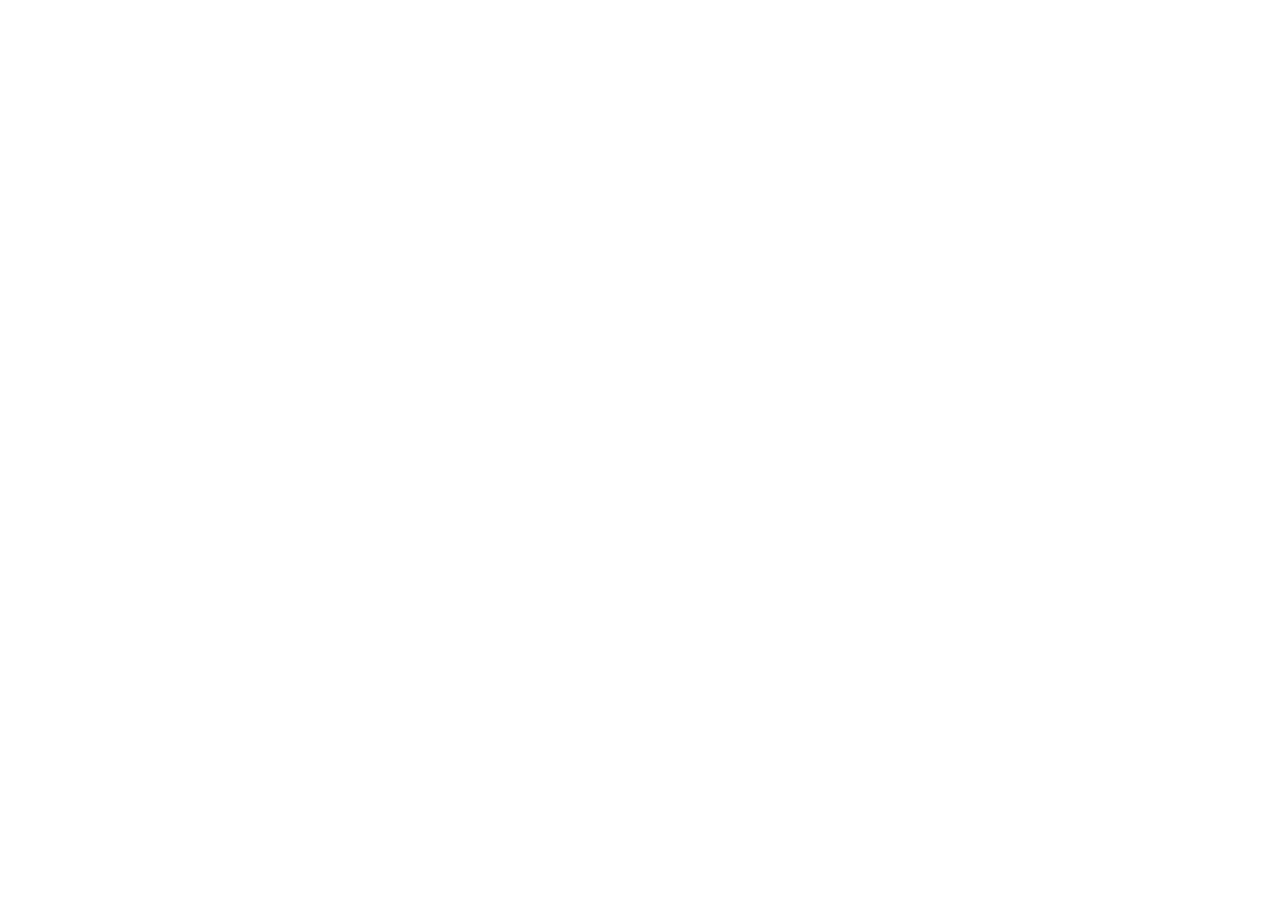
==== index.html @ 4c16de5a "Estrutura inicial do projeto" ====
<!DOCTYPE html>
<html lang="pt-br">
<head>
    <meta charset="UTF-8">
    <meta name="viewport" content="width=device-width, initial-scale=1.0">
    <title>EcoTrend</title>
</head>
<body>
    
</body>
</html>
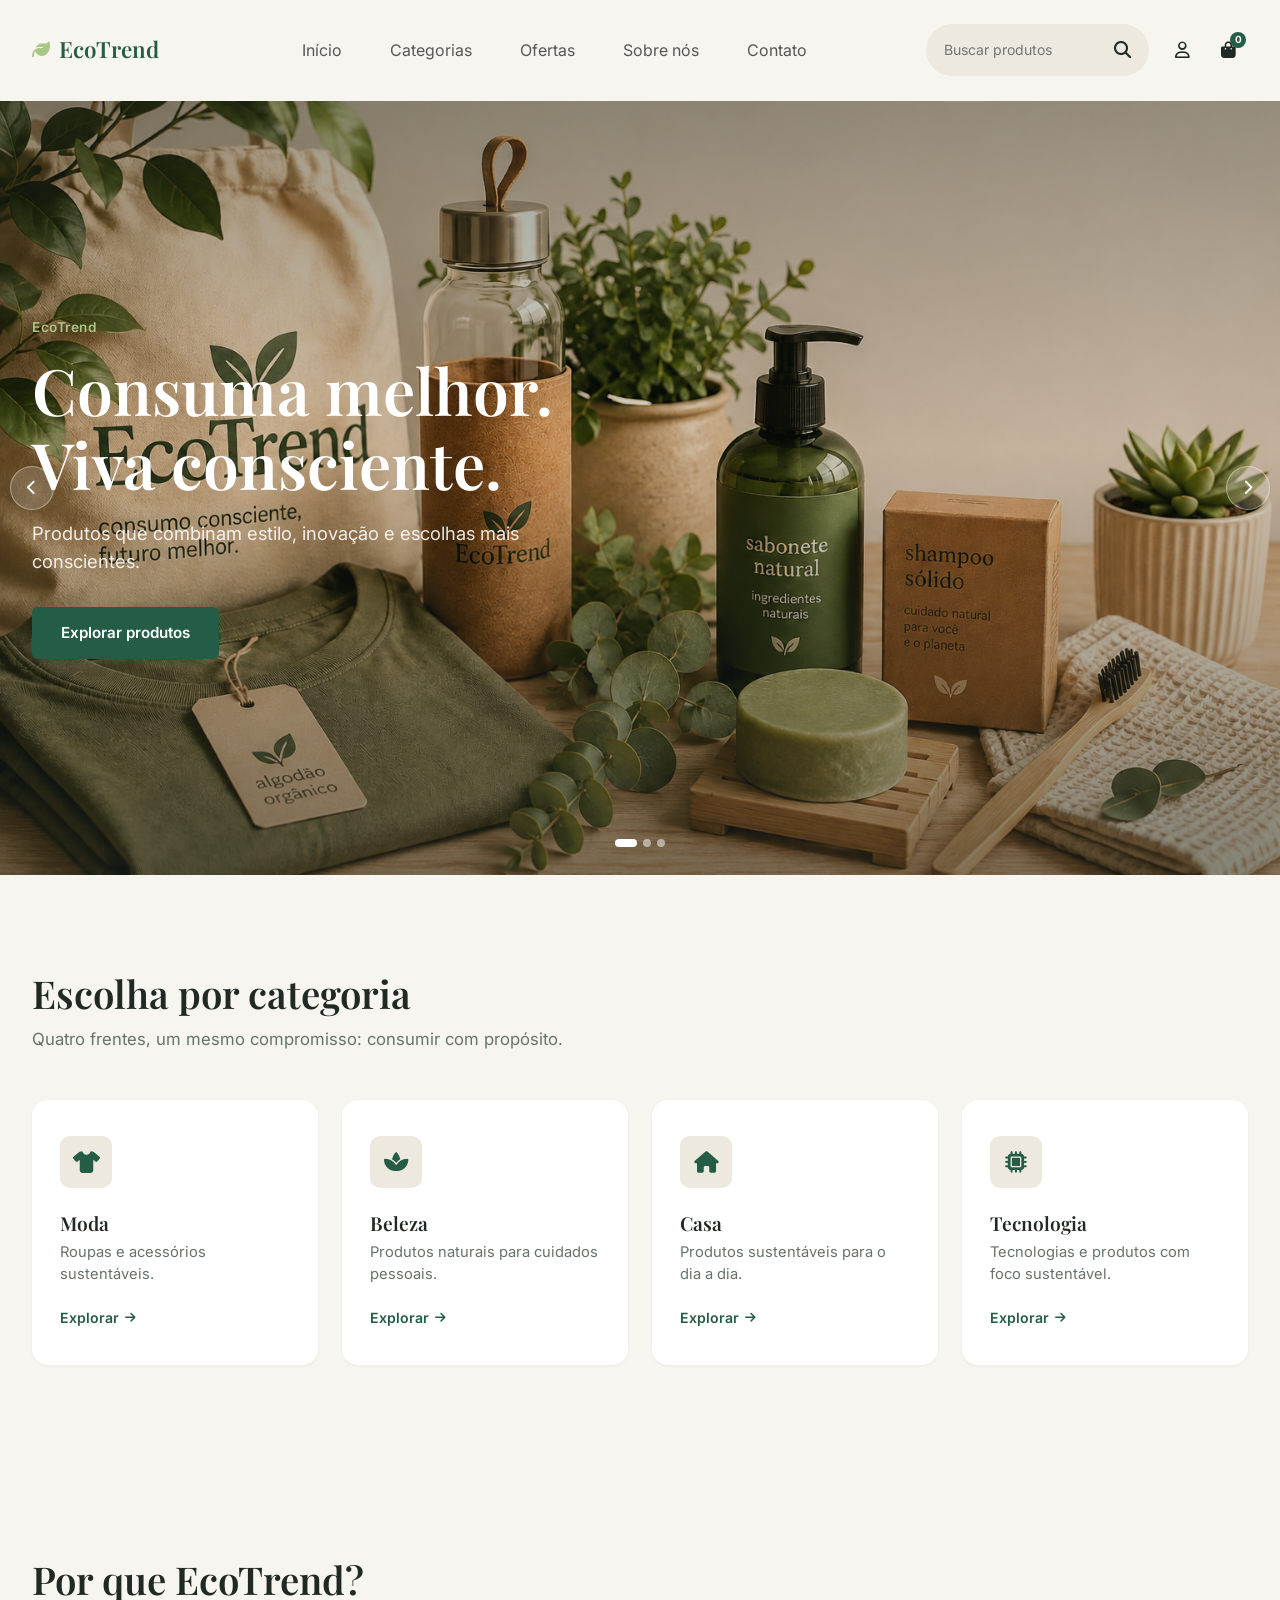
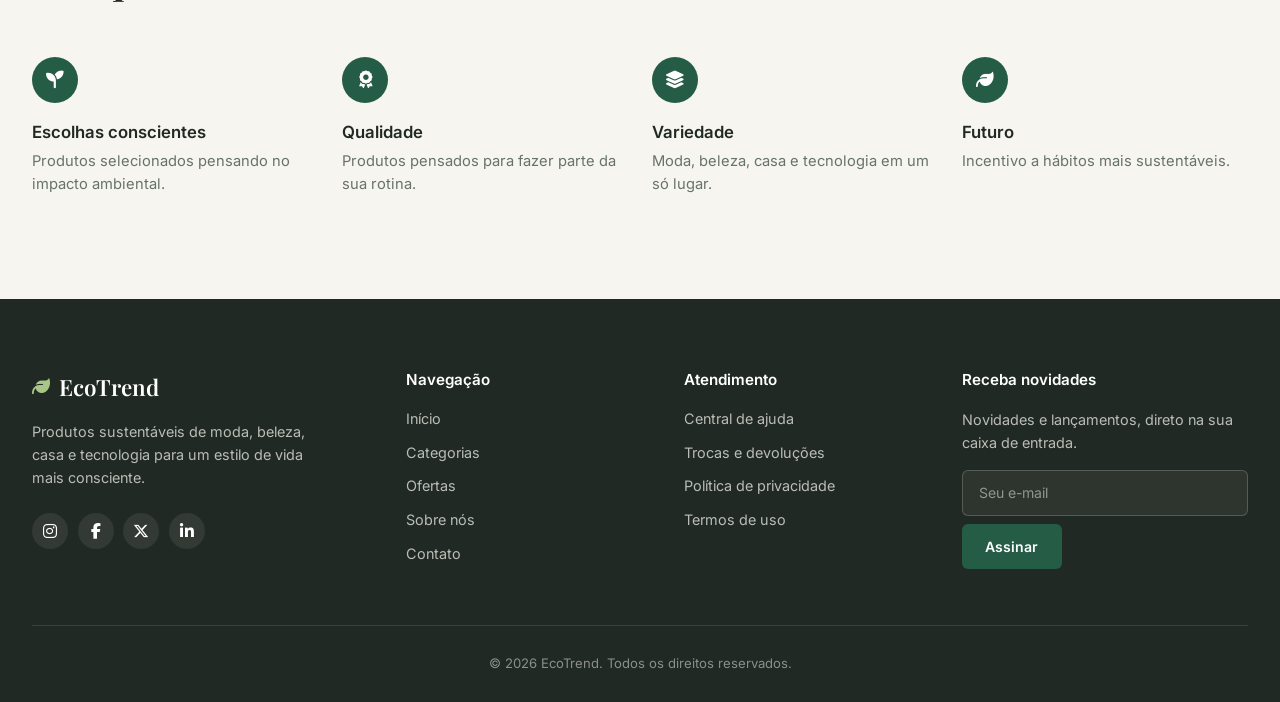
==== commit dcd4b1bf: "feat: page home feita com bootstrap" ====
--- a/index.html
+++ b/index.html
@@ -1,11 +1,271 @@
 <!DOCTYPE html>
-<html lang="pt-br">
+<html lang="pt-BR">
 <head>
-    <meta charset="UTF-8">
-    <meta name="viewport" content="width=device-width, initial-scale=1.0">
-    <title>EcoTrend</title>
+  <meta charset="UTF-8">
+  <meta name="viewport" content="width=device-width, initial-scale=1.0">
+  <title>EcoTrend — Consumo consciente, escolhas que transformam</title>
+  <meta name="description" content="EcoTrend: produtos sustentáveis de moda, beleza, casa e tecnologia para um estilo de vida mais consciente.">
+  <link rel="preconnect" href="https://fonts.googleapis.com">
+  <link rel="preconnect" href="https://fonts.gstatic.com" crossorigin>
+  <link href="https://fonts.googleapis.com/css2?family=Playfair+Display:ital,wght@0,500;0,600;0,700;1,500&family=Inter:wght@400;500;600;700&display=swap" rel="stylesheet">
+  <link rel="stylesheet" href="https://cdnjs.cloudflare.com/ajax/libs/font-awesome/6.5.1/css/all.min.css" integrity="sha512-DTOQO9RWCH3ppGqcWaEA1BIZOC6xxalwEsw9c2QQeAIftl+Vegovlnee1c9QX4TctnWMn13TZye+giMm8e2LwA==" crossorigin="anonymous" referrerpolicy="no-referrer">
+  <link href="https://cdn.jsdelivr.net/npm/bootstrap@5.3.8/dist/css/bootstrap.min.css" rel="stylesheet" integrity="sha384-sRIl4kxILFvY47J16cr9ZwB07vP4J8+LH7qKQnuqkuIAvNWLzeN8tE5YBujZqJLB" crossorigin="anonymous">
+  <link rel="stylesheet" href="css/style.css">
 </head>
 <body>
-    
+  <!-- ====================== HEADER ====================== -->
+  <header id="site-header" class="site-header">
+    <nav class="navbar navbar-expand-lg" aria-label="Navegação principal">
+      <div class="container header-inner">
+
+        <a class="brand" href="#">
+          <i class="fa-solid fa-leaf brand-icon" aria-hidden="true"></i>
+          <span class="brand-name">EcoTrend</span>
+        </a>
+
+        <button class="navbar-toggler" type="button" data-bs-toggle="collapse" data-bs-target="#mainNav" aria-controls="mainNav" aria-expanded="false" aria-label="Abrir menu">
+          <span class="navbar-toggler-icon"></span>
+        </button>
+
+        <div class="collapse navbar-collapse" id="mainNav">
+          <ul class="navbar-nav main-nav mx-lg-auto">
+            <li class="nav-item"><a class="nav-link" aria-current="page" href="#hero">Início</a></li>
+            <li class="nav-item"><a class="nav-link" href="#categorias">Categorias</a></li>
+            <li class="nav-item"><a class="nav-link" href="#destaques">Ofertas</a></li>
+            <li class="nav-item"><a class="nav-link" href="#por-que">Sobre nós</a></li>
+            <li class="nav-item"><a class="nav-link" href="#rodape">Contato</a></li>
+          </ul>
+
+          <div class="header-actions">
+            <form class="search-form d-none d-lg-flex" role="search" aria-label="Buscar produtos">
+              <label for="search-input" class="visually-hidden">Buscar</label>
+              <input id="search-input" class="search-input" type="search" placeholder="Buscar produtos" aria-label="Buscar produtos">
+              <button class="icon-btn" type="submit" aria-label="Buscar">
+                <i class="fa-solid fa-magnifying-glass" aria-hidden="true"></i>
+              </button>
+            </form>
+
+            <button class="icon-btn d-lg-none" type="button" aria-label="Buscar">
+              <i class="fa-solid fa-magnifying-glass" aria-hidden="true"></i>
+            </button>
+            <button class="icon-btn" type="button" aria-label="Minha conta">
+              <i class="fa-regular fa-user" aria-hidden="true"></i>
+            </button>
+            <button class="icon-btn cart-btn" type="button" aria-label="Carrinho, 0 itens">
+              <i class="fa-solid fa-bag-shopping" aria-hidden="true"></i>
+              <span class="cart-count" id="cart-count">0</span>
+            </button>
+          </div>
+        </div>
+      </div>
+    </nav>
+  </header>
+
+  <main id="main-content">
+
+    <!-- ====================== HERO / CAROUSEL ====================== -->
+    <section id="hero" class="hero" aria-label="Destaques">
+      <div id="heroCarousel" class="carousel slide hero-carousel" data-bs-ride="carousel" data-bs-interval="6000">
+
+        <div class="carousel-indicators">
+          <button type="button" data-bs-target="#heroCarousel" data-bs-slide-to="0" class="active" aria-current="true" aria-label="Slide 1"></button>
+          <button type="button" data-bs-target="#heroCarousel" data-bs-slide-to="1" aria-label="Slide 2"></button>
+          <button type="button" data-bs-target="#heroCarousel" data-bs-slide-to="2" aria-label="Slide 3"></button>
+        </div>
+
+        <div class="carousel-inner">
+
+          <div class="carousel-item active">
+            <img src="midia/imgs/carro1.png" class="d-block w-100 brand-photo" alt="Composição de produtos sustentáveis EcoTrend sobre mesa de madeira clara">
+            <div class="hero-overlay"></div>
+            <div class="container hero-caption-wrap">
+              <div class="hero-caption">
+                <p class="hero-eyebrow">EcoTrend</p>
+                <h1 class="hero-title">Consuma melhor.<br>Viva consciente.</h1>
+                <p class="hero-text">Produtos que combinam estilo, inovação e escolhas mais conscientes.</p>
+                <a href="#destaques" class="btn btn-cta">Explorar produtos</a>
+              </div>
+            </div>
+          </div>
+
+          <div class="carousel-item">
+            <img src="midia/imgs/carro2.png" class="d-block w-100 brand-photo" alt="Roupas e acessórios sustentáveis dispostos em composição editorial">
+            <div class="hero-overlay"></div>
+            <div class="container hero-caption-wrap">
+              <div class="hero-caption">
+                <p class="hero-eyebrow">Moda sustentável</p>
+                <h1 class="hero-title">Estilo que respeita<br>o futuro.</h1>
+                <p class="hero-text">Descubra roupas e acessórios pensados para uma escolha mais consciente.</p>
+                <a href="#categorias" class="btn btn-cta">Ver coleção de moda</a>
+              </div>
+            </div>
+          </div>
+
+          <div class="carousel-item">
+            <img src="midia/imgs/carro3.png" class="d-block w-100 brand-photo" alt="Dispositivos de tecnologia verde sobre superfície natural">
+            <div class="hero-overlay"></div>
+            <div class="container hero-caption-wrap">
+              <div class="hero-caption">
+                <p class="hero-eyebrow">Tecnologia verde</p>
+                <h1 class="hero-title">Tecnologia para um<br>futuro melhor.</h1>
+                <p class="hero-text">Encontre soluções inteligentes que ajudam a transformar seus hábitos.</p>
+                <a href="#categorias" class="btn btn-cta">Descobrir tecnologia</a>
+              </div>
+            </div>
+          </div>
+
+        </div>
+
+        <button class="carousel-control-prev" type="button" data-bs-target="#heroCarousel" data-bs-slide="prev">
+          <span class="control-icon" aria-hidden="true"><i class="fa-solid fa-chevron-left"></i></span>
+          <span class="visually-hidden">Anterior</span>
+        </button>
+        <button class="carousel-control-next" type="button" data-bs-target="#heroCarousel" data-bs-slide="next">
+          <span class="control-icon" aria-hidden="true"><i class="fa-solid fa-chevron-right"></i></span>
+          <span class="visually-hidden">Próximo</span>
+        </button>
+      </div>
+    </section>
+
+    <!-- ====================== CATEGORIAS ====================== -->
+    <section id="categorias" class="section categories-section">
+      <div class="container">
+        <div class="section-head">
+          <h2 class="section-title">Escolha por categoria</h2>
+          <p class="section-subtitle">Quatro frentes, um mesmo compromisso: consumir com propósito.</p>
+        </div>
+
+        <div class="category-grid">
+
+          <article class="category-card">
+            <div class="category-icon"><i class="fa-solid fa-shirt" aria-hidden="true"></i></div>
+            <h3 class="category-name">Moda</h3>
+            <p class="category-desc">Roupas e acessórios sustentáveis.</p>
+            <a href="#destaques" class="category-link">Explorar <i class="fa-solid fa-arrow-right" aria-hidden="true"></i></a>
+          </article>
+
+          <article class="category-card">
+            <div class="category-icon"><i class="fa-solid fa-spa" aria-hidden="true"></i></div>
+            <h3 class="category-name">Beleza</h3>
+            <p class="category-desc">Produtos naturais para cuidados pessoais.</p>
+            <a href="#destaques" class="category-link">Explorar <i class="fa-solid fa-arrow-right" aria-hidden="true"></i></a>
+          </article>
+
+          <article class="category-card">
+            <div class="category-icon"><i class="fa-solid fa-house" aria-hidden="true"></i></div>
+            <h3 class="category-name">Casa</h3>
+            <p class="category-desc">Produtos sustentáveis para o dia a dia.</p>
+            <a href="#destaques" class="category-link">Explorar <i class="fa-solid fa-arrow-right" aria-hidden="true"></i></a>
+          </article>
+
+          <article class="category-card">
+            <div class="category-icon"><i class="fa-solid fa-microchip" aria-hidden="true"></i></div>
+            <h3 class="category-name">Tecnologia</h3>
+            <p class="category-desc">Tecnologias e produtos com foco sustentável.</p>
+            <a href="#destaques" class="category-link">Explorar <i class="fa-solid fa-arrow-right" aria-hidden="true"></i></a>
+          </article>
+
+        </div>
+      </div>
+    </section>
+
+    <!-- ====================== POR QUE ECOTREND ====================== -->
+    <section id="por-que" class="section why-section">
+      <div class="container">
+        <div class="section-head">
+          <h2 class="section-title">Por que EcoTrend?</h2>
+        </div>
+
+        <div class="why-grid">
+
+          <article class="why-card">
+            <div class="why-icon"><i class="fa-solid fa-seedling" aria-hidden="true"></i></div>
+            <h3 class="why-title">Escolhas conscientes</h3>
+            <p class="why-desc">Produtos selecionados pensando no impacto ambiental.</p>
+          </article>
+
+          <article class="why-card">
+            <div class="why-icon"><i class="fa-solid fa-award" aria-hidden="true"></i></div>
+            <h3 class="why-title">Qualidade</h3>
+            <p class="why-desc">Produtos pensados para fazer parte da sua rotina.</p>
+          </article>
+
+          <article class="why-card">
+            <div class="why-icon"><i class="fa-solid fa-layer-group" aria-hidden="true"></i></div>
+            <h3 class="why-title">Variedade</h3>
+            <p class="why-desc">Moda, beleza, casa e tecnologia em um só lugar.</p>
+          </article>
+
+          <article class="why-card">
+            <div class="why-icon"><i class="fa-solid fa-leaf" aria-hidden="true"></i></div>
+            <h3 class="why-title">Futuro</h3>
+            <p class="why-desc">Incentivo a hábitos mais sustentáveis.</p>
+          </article>
+
+        </div>
+      </div>
+    </section>
+  </main>
+
+  <!-- ====================== FOOTER ====================== -->
+  <footer id="rodape" class="site-footer">
+    <div class="container">
+      <div class="footer-grid">
+
+        <div class="footer-col footer-brand">
+          <a class="brand brand-footer" href="#">
+            <i class="fa-solid fa-leaf brand-icon" aria-hidden="true"></i>
+            <span class="brand-name">EcoTrend</span>
+          </a>
+          <p class="footer-desc">Produtos sustentáveis de moda, beleza, casa e tecnologia para um estilo de vida mais consciente.</p>
+          <div class="social-links">
+            <a href="#" class="social-link" aria-label="Instagram"><i class="fa-brands fa-instagram" aria-hidden="true"></i></a>
+            <a href="#" class="social-link" aria-label="Facebook"><i class="fa-brands fa-facebook-f" aria-hidden="true"></i></a>
+            <a href="#" class="social-link" aria-label="X (Twitter)"><i class="fa-brands fa-x-twitter" aria-hidden="true"></i></a>
+            <a href="#" class="social-link" aria-label="LinkedIn"><i class="fa-brands fa-linkedin-in" aria-hidden="true"></i></a>
+          </div>
+        </div>
+
+        <nav class="footer-col" aria-label="Navegação">
+          <h3 class="footer-heading">Navegação</h3>
+          <ul class="footer-list">
+            <li><a href="#hero">Início</a></li>
+            <li><a href="#categorias">Categorias</a></li>
+            <li><a href="#destaques">Ofertas</a></li>
+            <li><a href="#por-que">Sobre nós</a></li>
+            <li><a href="#rodape">Contato</a></li>
+          </ul>
+        </nav>
+
+        <nav class="footer-col" aria-label="Atendimento">
+          <h3 class="footer-heading">Atendimento</h3>
+          <ul class="footer-list">
+            <li><a href="#">Central de ajuda</a></li>
+            <li><a href="#">Trocas e devoluções</a></li>
+            <li><a href="#">Política de privacidade</a></li>
+            <li><a href="#">Termos de uso</a></li>
+          </ul>
+        </nav>
+
+        <div class="footer-col footer-newsletter">
+          <h3 class="footer-heading">Receba novidades</h3>
+          <p class="footer-desc">Novidades e lançamentos, direto na sua caixa de entrada.</p>
+          <form class="newsletter-form">
+            <label for="newsletter-email" class="visually-hidden">Seu e-mail</label>
+            <input id="newsletter-email" type="email" class="newsletter-input" placeholder="Seu e-mail" required>
+            <button type="submit" class="btn btn-cta newsletter-btn">Assinar</button>
+          </form>
+        </div>
+
+      </div>
+
+      <div class="footer-bottom">
+        <p>&copy; 2026 EcoTrend. Todos os direitos reservados.</p>
+      </div>
+    </div>
+  </footer>
+
+  <script src="https://cdn.jsdelivr.net/npm/bootstrap@5.3.8/dist/js/bootstrap.bundle.min.js" integrity="sha384-FKyoEForCGlyvwx9Hj09JcYn3nv7wiPVlz7YYwJrWVcXK/BmnVDxM+D2scQbITxI" crossorigin="anonymous"></script>
+  <script src="js/script.js"></script>
 </body>
 </html>
--- a/css/style.css
+++ b/css/style.css
@@ -0,0 +1,654 @@
+:root {
+  --forest: #245C45;
+  --forest-dark: #1A4634;
+  --natural: #4F8068;
+  --lime: #A8C686;
+  --cream: #F7F5EF;
+  --sand: #EDE9DE;
+  --graphite: #202923;
+  --gray-green: #66736B;
+  --white: #FFFFFF;
+
+
+  --font-display: "Playfair Display", Georgia, serif;
+  --font-body: "Inter", -apple-system, BlinkMacSystemFont, sans-serif;
+
+
+  --radius-sm: 6px;
+  --radius-md: 10px;
+  --radius-lg: 16px;
+  --shadow-sm: 0 1px 3px rgba(32, 41, 35, 0.06);
+  --shadow-md: 0 8px 24px rgba(32, 41, 35, 0.08);
+  --transition: 220ms cubic-bezier(0.4, 0, 0.2, 1);
+  --header-h: 84px;
+}
+
+/* RESET / BASE */
+* { box-sizing: border-box; }
+
+html {
+  scroll-behavior: smooth;
+  scroll-padding-top: var(--header-h);
+}
+
+@media (prefers-reduced-motion: reduce) {
+  html { scroll-behavior: auto; }
+  *, *::before, *::after {
+    animation-duration: 0.01ms !important;
+    transition-duration: 0.01ms !important;
+  }
+}
+
+body {
+  font-family: var(--font-body);
+  color: var(--graphite);
+  background: var(--cream);
+  -webkit-font-smoothing: antialiased;
+  overflow-x: hidden;
+}
+
+h1, h2, h3, h4 {
+  font-family: var(--font-display);
+  color: var(--graphite);
+  margin: 0;
+  line-height: 1.15;
+}
+
+p { margin: 0; }
+
+a {
+  color: inherit;
+  text-decoration: none;
+}
+
+img {
+  max-width: 100%;
+  display: block;
+}
+
+.brand-photo {
+  width: 100%;
+  height: 100%;
+  object-fit: cover;
+  filter: sepia(18%) saturate(115%) hue-rotate(-5deg) brightness(0.97);
+}
+
+.container {
+  max-width: 1240px;
+}
+
+.skip-link {
+  position: absolute;
+  top: -100px;
+  left: 1rem;
+  background: var(--forest);
+  color: var(--white);
+  padding: 0.75rem 1.25rem;
+  border-radius: var(--radius-sm);
+  z-index: 2000;
+  transition: top var(--transition);
+}
+
+.skip-link:focus {
+  top: 1rem;
+}
+
+:focus-visible {
+  outline: 2px solid var(--forest);
+  outline-offset: 3px;
+}
+
+.section {
+  padding: 6rem 0;
+}
+
+@media (max-width: 991.98px) {
+  .section { padding: 4rem 0; }
+}
+
+.section-head {
+  max-width: 640px;
+  margin: 0 0 3rem;
+}
+
+.section-title {
+  font-size: clamp(1.9rem, 3vw, 2.6rem);
+  font-weight: 600;
+  margin-bottom: 0.75rem;
+}
+
+.section-subtitle {
+  font-size: 1.05rem;
+  color: var(--gray-green);
+  max-width: 52ch;
+}
+
+/* BUTTONS */
+.btn {
+  font-family: var(--font-body);
+  font-weight: 600;
+  font-size: 0.95rem;
+  padding: 0.85rem 1.75rem;
+  border-radius: var(--radius-sm);
+  border: 1px solid transparent;
+  transition: background var(--transition), color var(--transition), border-color var(--transition), transform var(--transition);
+}
+
+.btn-cta {
+  background: var(--forest);
+  color: var(--white);
+}
+
+.btn-cta:hover,
+.btn-cta:focus-visible {
+  background: var(--forest-dark);
+  color: var(--white);
+  transform: translateY(-1px);
+}
+
+.btn-cta-lg {
+  padding: 1.1rem 2.5rem;
+  font-size: 1rem;
+}
+
+.btn-outline-cta {
+  background: transparent;
+  color: var(--forest);
+  border-color: var(--forest);
+}
+
+.btn-outline-cta:hover,
+.btn-outline-cta:focus-visible {
+  background: var(--forest);
+  color: var(--white);
+}
+
+.btn-add-cart {
+  width: 100%;
+  background: var(--cream);
+  color: var(--forest);
+  border-color: var(--sand);
+  font-size: 0.88rem;
+  padding: 0.7rem 1rem;
+}
+
+.btn-add-cart:hover,
+.btn-add-cart:focus-visible {
+  background: var(--forest);
+  border-color: var(--forest);
+  color: var(--white);
+}
+
+/* HEADER */
+.site-header {
+  position: sticky;
+  top: 0;
+  z-index: 1030;
+  background: var(--cream);
+  border-bottom: 1px solid transparent;
+  transition: background var(--transition), box-shadow var(--transition), border-color var(--transition);
+}
+
+.site-header.is-scrolled {
+  background: rgba(247, 245, 239, 0.92);
+  backdrop-filter: blur(8px);
+  box-shadow: var(--shadow-sm);
+  border-bottom-color: var(--sand);
+}
+
+.header-inner {
+  display: flex;
+  align-items: center;
+  justify-content: space-between;
+  min-height: var(--header-h);
+  gap: 1.5rem;
+}
+
+.brand {
+  display: inline-flex;
+  align-items: center;
+  gap: 0.55rem;
+  font-family: var(--font-display);
+  font-weight: 600;
+  font-size: 1.4rem;
+  color: var(--forest);
+}
+
+.brand-icon {
+  font-size: 1.15rem;
+  color: var(--lime);
+}
+
+.navbar-collapse {
+  display: flex;
+  align-items: center;
+  justify-content: space-between;
+  flex-grow: 1;
+}
+
+.main-nav {
+  display: flex;
+  gap: 2rem;
+}
+
+.main-nav .nav-link:hover::after,
+.main-nav .nav-link.active::after {
+  transform: scaleX(1);
+}
+
+.header-actions {
+  display: flex;
+  align-items: center;
+  gap: 0.35rem;
+}
+
+.search-form {
+  align-items: center;
+  background: var(--sand);
+  border-radius: 999px;
+  padding: 0.35rem 0.4rem 0.35rem 1rem;
+  margin-right: 0.5rem;
+}
+
+.search-input {
+  border: none;
+  background: transparent;
+  font-family: var(--font-body);
+  font-size: 0.88rem;
+  width: 160px;
+  outline: none;
+}
+
+.icon-btn {
+  position: relative;
+  width: 40px;
+  height: 40px;
+  display: inline-flex;
+  align-items: center;
+  justify-content: center;
+  border: none;
+  background: transparent;
+  color: var(--graphite);
+  border-radius: 999px;
+  font-size: 1.05rem;
+  transition: background var(--transition), color var(--transition);
+}
+
+.icon-btn:hover,
+.icon-btn:focus-visible {
+  background: var(--sand);
+  color: var(--forest);
+}
+
+.cart-count {
+  position: absolute;
+  top: 2px;
+  right: 2px;
+  min-width: 16px;
+  height: 16px;
+  padding: 0 3px;
+  border-radius: 999px;
+  background: var(--forest);
+  color: var(--white);
+  font-size: 0.62rem;
+  font-weight: 700;
+  display: flex;
+  align-items: center;
+  justify-content: center;
+  line-height: 1;
+}
+
+@media (max-width: 991.98px) {
+  .navbar-collapse {
+    flex-direction: column;
+    align-items: stretch;
+    gap: 1.25rem;
+    padding-top: 1.25rem;
+  }
+  .main-nav {
+    flex-direction: column;
+    gap: 0.9rem;
+  }
+  .search-form { display: none; }
+}
+
+/* HERO / CAROUSEL */
+.hero-carousel {
+  height: 86vh;
+  min-height: 480px;
+  max-height: 820px;
+}
+
+.hero-carousel .carousel-inner,
+.hero-carousel .carousel-item {
+  height: 100%;
+}
+
+.hero-carousel .carousel-item img {
+  height: 100%;
+  object-fit: cover;
+}
+
+.hero-overlay {
+  position: absolute;
+  inset: 0;
+  background: linear-gradient(180deg, rgba(32, 41, 35, 0.42) 0%, rgba(32, 41, 35, 0.18) 45%, rgba(32, 41, 35, 0.55) 100%);
+}
+
+.hero-caption-wrap {
+  position: absolute;
+  inset: 0;
+  display: flex;
+  align-items: center;
+}
+
+.hero-caption {
+  max-width: 620px;
+  color: var(--white);
+}
+
+.hero-eyebrow {
+  font-family: var(--font-body);
+  font-weight: 600;
+  font-size: 0.85rem;
+  letter-spacing: 0.04em;
+  color: var(--lime);
+  margin-bottom: 1rem;
+}
+
+.hero-title {
+  font-size: clamp(2.4rem, 5vw, 4rem);
+  font-weight: 600;
+  color: var(--white);
+  margin-bottom: 1.25rem;
+}
+
+.hero-text {
+  font-size: 1.15rem;
+  color: rgba(255, 255, 255, 0.88);
+  max-width: 46ch;
+  margin-bottom: 2rem;
+}
+
+.hero-carousel .carousel-control-prev,
+.hero-carousel .carousel-control-next {
+  width: 5%;
+  opacity: 1;
+}
+
+.control-icon {
+  width: 44px;
+  height: 44px;
+  display: inline-flex;
+  align-items: center;
+  justify-content: center;
+  border-radius: 999px;
+  background: rgba(255, 255, 255, 0.16);
+  border: 1px solid rgba(255, 255, 255, 0.4);
+  color: var(--white);
+  font-size: 0.95rem;
+  transition: background var(--transition);
+}
+
+.hero-carousel .carousel-control-prev:hover .control-icon,
+.hero-carousel .carousel-control-next:hover .control-icon {
+  background: rgba(255, 255, 255, 0.3);
+}
+
+.hero-carousel .carousel-indicators {
+  margin-bottom: 1.75rem;
+}
+
+.hero-carousel .carousel-indicators [data-bs-target] {
+  width: 8px;
+  height: 8px;
+  border-radius: 999px;
+  background: rgba(255, 255, 255, 0.5);
+  border: none;
+  opacity: 1;
+}
+
+.hero-carousel .carousel-indicators .active {
+  background: var(--white);
+  width: 22px;
+}
+
+@media (max-width: 767.98px) {
+  .hero-carousel { height: 92vh; }
+  .hero-caption-wrap { align-items: flex-end; padding-bottom: 3.5rem; }
+  .hero-caption { text-align: left; }
+}
+
+/* CATEGORIES — CSS GRID */
+.category-grid {
+  display: grid;
+  grid-template-columns: repeat(4, 1fr);
+  gap: 1.5rem;
+}
+
+@media (max-width: 1199.98px) and (min-width: 768px) {
+  .category-grid { grid-template-columns: repeat(2, 1fr); }
+}
+
+@media (max-width: 767.98px) {
+  .category-grid { grid-template-columns: repeat(auto-fit, minmax(150px, 1fr)); }
+}
+
+.category-card {
+  background: var(--white);
+  border-radius: var(--radius-lg);
+  padding: 2.25rem 1.75rem;
+  box-shadow: var(--shadow-sm);
+  transition: transform var(--transition), box-shadow var(--transition);
+}
+
+.category-card:hover {
+  transform: translateY(-4px);
+  box-shadow: var(--shadow-md);
+}
+
+.category-icon {
+  width: 52px;
+  height: 52px;
+  display: flex;
+  align-items: center;
+  justify-content: center;
+  border-radius: var(--radius-md);
+  background: var(--sand);
+  color: var(--forest);
+  font-size: 1.35rem;
+  margin-bottom: 1.5rem;
+}
+
+.category-name {
+  font-size: 1.2rem;
+  font-weight: 600;
+  margin-bottom: 0.4rem;
+}
+
+.category-desc {
+  color: var(--gray-green);
+  font-size: 0.92rem;
+  margin-bottom: 1.25rem;
+}
+
+.category-link {
+  display: inline-flex;
+  align-items: center;
+  gap: 0.4rem;
+  font-size: 0.88rem;
+  font-weight: 600;
+  color: var(--forest);
+}
+
+.category-link i {
+  font-size: 0.75rem;
+  transition: transform var(--transition);
+}
+
+.category-link:hover i {
+  transform: translateX(3px);
+}
+
+/* WHY SECTION */
+.why-grid {
+  display: grid;
+  grid-template-columns: repeat(4, 1fr);
+  gap: 1.5rem;
+}
+
+@media (max-width: 991.98px) {
+  .why-grid { grid-template-columns: repeat(2, 1fr); }
+}
+
+@media (max-width: 479.98px) {
+  .why-grid { grid-template-columns: 1fr; }
+}
+
+.why-card {
+  text-align: left;
+  padding: 0.5rem 0;
+}
+
+.why-icon {
+  width: 46px;
+  height: 46px;
+  display: flex;
+  align-items: center;
+  justify-content: center;
+  border-radius: 999px;
+  background: var(--forest);
+  color: var(--white);
+  font-size: 1.1rem;
+  margin-bottom: 1.25rem;
+}
+
+.why-title {
+  font-family: var(--font-body);
+  font-size: 1.05rem;
+  font-weight: 600;
+  margin-bottom: 0.5rem;
+}
+
+.why-desc {
+  color: var(--gray-green);
+  font-size: 0.92rem;
+}
+
+/* FOOTER — CSS GRID */
+.site-footer {
+  background: var(--graphite);
+  color: rgba(247, 245, 239, 0.72);
+  padding: 4.5rem 0 0;
+}
+
+.footer-grid {
+  display: grid;
+  grid-template-columns: 1.4fr 1fr 1fr 1.2fr;
+  gap: 2.5rem;
+  padding-bottom: 3.5rem;
+  border-bottom: 1px solid rgba(247, 245, 239, 0.12);
+}
+
+@media (max-width: 991.98px) {
+  .footer-grid { grid-template-columns: 1fr 1fr; row-gap: 2.5rem; }
+}
+
+@media (max-width: 575.98px) {
+  .footer-grid { grid-template-columns: 1fr; }
+}
+
+.footer-col .brand-footer {
+  color: var(--white);
+  margin-bottom: 1rem;
+}
+
+.footer-desc {
+  font-size: 0.9rem;
+  line-height: 1.6;
+  max-width: 32ch;
+}
+
+.social-links {
+  display: flex;
+  gap: 0.6rem;
+  margin-top: 1.5rem;
+}
+
+.social-link {
+  width: 36px;
+  height: 36px;
+  display: inline-flex;
+  align-items: center;
+  justify-content: center;
+  border-radius: 999px;
+  background: rgba(247, 245, 239, 0.08);
+  color: var(--white);
+  transition: background var(--transition), color var(--transition);
+}
+
+.social-link:hover,
+.social-link:focus-visible {
+  background: var(--lime);
+  color: var(--forest-dark);
+}
+
+.footer-heading {
+  font-family: var(--font-body);
+  font-size: 0.95rem;
+  font-weight: 600;
+  color: var(--white);
+  margin-bottom: 1.25rem;
+}
+
+.footer-list {
+  list-style: none;
+  padding: 0;
+  margin: 0;
+  display: flex;
+  flex-direction: column;
+  gap: 0.75rem;
+  font-size: 0.9rem;
+}
+
+.footer-list a {
+  transition: color var(--transition);
+}
+
+.footer-list a:hover,
+.footer-list a:focus-visible {
+  color: var(--white);
+}
+
+.newsletter-form {
+  display: flex;
+  gap: 0.5rem;
+  margin-top: 1rem;
+  flex-wrap: wrap;
+}
+
+.newsletter-input {
+  flex: 1 1 160px;
+  padding: 0.7rem 1rem;
+  border-radius: var(--radius-sm);
+  border: 1px solid rgba(247, 245, 239, 0.2);
+  background: rgba(247, 245, 239, 0.06);
+  color: var(--white);
+  font-size: 0.88rem;
+}
+
+.newsletter-input::placeholder {
+  color: rgba(247, 245, 239, 0.5);
+}
+
+.newsletter-btn {
+  padding: 0.7rem 1.4rem;
+  font-size: 0.88rem;
+}
+
+.footer-bottom {
+  padding: 1.75rem 0;
+  text-align: center;
+  font-size: 0.82rem;
+  color: rgba(247, 245, 239, 0.5);
+}
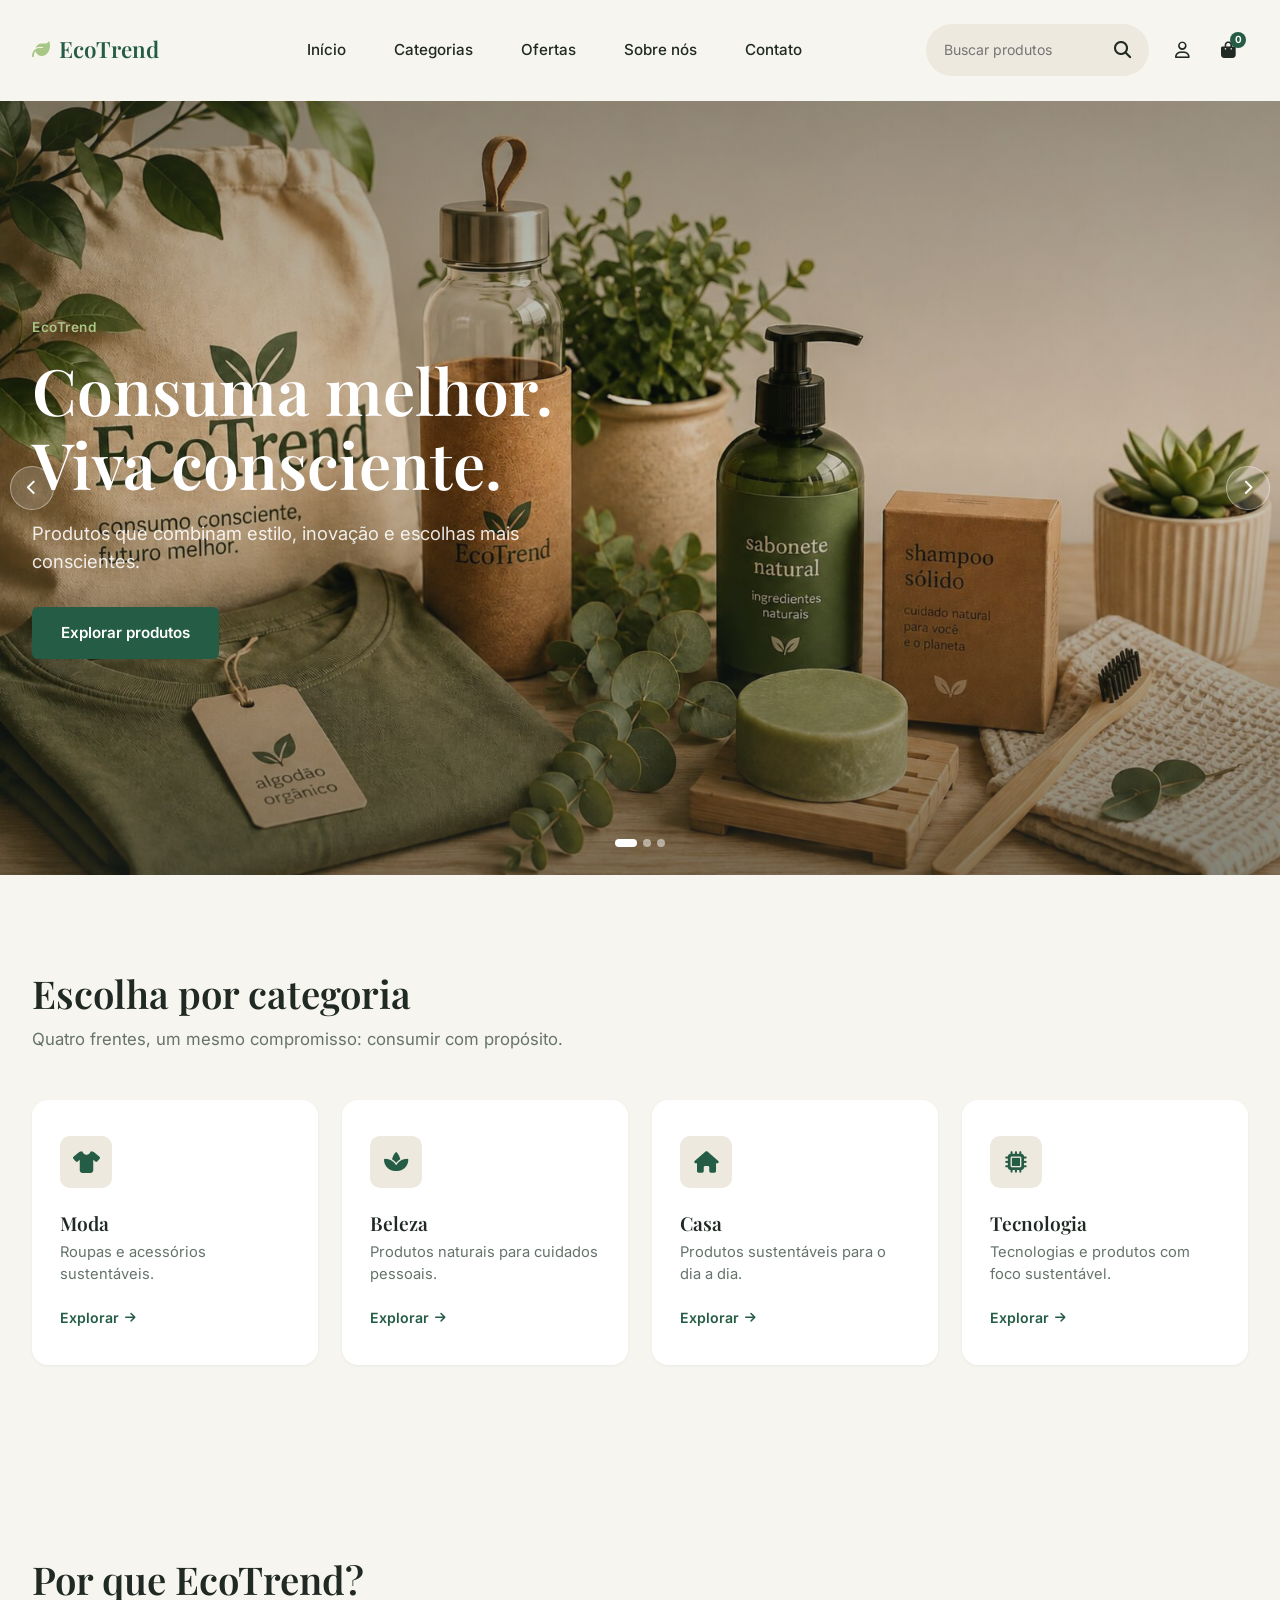
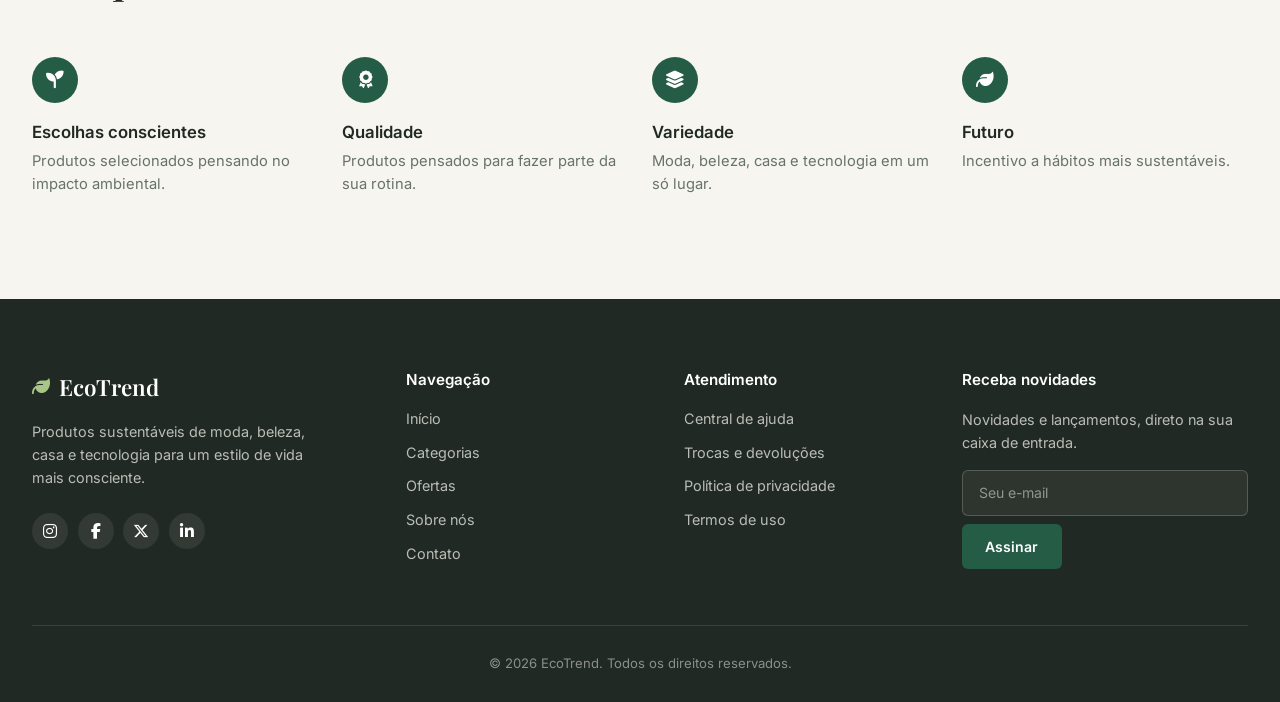
==== commit 7a982679: "Implementação e melhorias - feature Leal" ====
--- a/index.html
+++ b/index.html
@@ -1,271 +1,329 @@
 <!DOCTYPE html>
 <html lang="pt-BR">
+
 <head>
-  <meta charset="UTF-8">
-  <meta name="viewport" content="width=device-width, initial-scale=1.0">
-  <title>EcoTrend — Consumo consciente, escolhas que transformam</title>
-  <meta name="description" content="EcoTrend: produtos sustentáveis de moda, beleza, casa e tecnologia para um estilo de vida mais consciente.">
-  <link rel="preconnect" href="https://fonts.googleapis.com">
-  <link rel="preconnect" href="https://fonts.gstatic.com" crossorigin>
-  <link href="https://fonts.googleapis.com/css2?family=Playfair+Display:ital,wght@0,500;0,600;0,700;1,500&family=Inter:wght@400;500;600;700&display=swap" rel="stylesheet">
-  <link rel="stylesheet" href="https://cdnjs.cloudflare.com/ajax/libs/font-awesome/6.5.1/css/all.min.css" integrity="sha512-DTOQO9RWCH3ppGqcWaEA1BIZOC6xxalwEsw9c2QQeAIftl+Vegovlnee1c9QX4TctnWMn13TZye+giMm8e2LwA==" crossorigin="anonymous" referrerpolicy="no-referrer">
-  <link href="https://cdn.jsdelivr.net/npm/bootstrap@5.3.8/dist/css/bootstrap.min.css" rel="stylesheet" integrity="sha384-sRIl4kxILFvY47J16cr9ZwB07vP4J8+LH7qKQnuqkuIAvNWLzeN8tE5YBujZqJLB" crossorigin="anonymous">
-  <link rel="stylesheet" href="css/style.css">
+    <meta charset="UTF-8">
+    <meta name="viewport" content="width=device-width, initial-scale=1.0">
+    <title>EcoTrend — Consumo consciente, escolhas que transformam</title>
+    <meta name="description"
+        content="EcoTrend: produtos sustentáveis de moda, beleza, casa e tecnologia para um estilo de vida mais consciente.">
+    <link rel="preconnect" href="https://fonts.googleapis.com">
+    <link rel="preconnect" href="https://fonts.gstatic.com" crossorigin>
+    <link
+        href="https://fonts.googleapis.com/css2?family=Playfair+Display:ital,wght@0,500;0,600;0,700;1,500&family=Inter:wght@400;500;600;700&display=swap"
+        rel="stylesheet">
+    <link rel="stylesheet" href="https://cdnjs.cloudflare.com/ajax/libs/font-awesome/6.5.1/css/all.min.css"
+        integrity="sha512-DTOQO9RWCH3ppGqcWaEA1BIZOC6xxalwEsw9c2QQeAIftl+Vegovlnee1c9QX4TctnWMn13TZye+giMm8e2LwA=="
+        crossorigin="anonymous" referrerpolicy="no-referrer">
+    <link href="https://cdn.jsdelivr.net/npm/bootstrap@5.3.8/dist/css/bootstrap.min.css" rel="stylesheet"
+        integrity="sha384-sRIl4kxILFvY47J16cr9ZwB07vP4J8+LH7qKQnuqkuIAvNWLzeN8tE5YBujZqJLB" crossorigin="anonymous">
+    <link rel="stylesheet" href="css/style.css">
 </head>
+
 <body>
-  <!-- ====================== HEADER ====================== -->
-  <header id="site-header" class="site-header">
-    <nav class="navbar navbar-expand-lg" aria-label="Navegação principal">
-      <div class="container header-inner">
-
-        <a class="brand" href="#">
-          <i class="fa-solid fa-leaf brand-icon" aria-hidden="true"></i>
-          <span class="brand-name">EcoTrend</span>
-        </a>
-
-        <button class="navbar-toggler" type="button" data-bs-toggle="collapse" data-bs-target="#mainNav" aria-controls="mainNav" aria-expanded="false" aria-label="Abrir menu">
-          <span class="navbar-toggler-icon"></span>
-        </button>
-
-        <div class="collapse navbar-collapse" id="mainNav">
-          <ul class="navbar-nav main-nav mx-lg-auto">
-            <li class="nav-item"><a class="nav-link" aria-current="page" href="#hero">Início</a></li>
-            <li class="nav-item"><a class="nav-link" href="#categorias">Categorias</a></li>
-            <li class="nav-item"><a class="nav-link" href="#destaques">Ofertas</a></li>
-            <li class="nav-item"><a class="nav-link" href="#por-que">Sobre nós</a></li>
-            <li class="nav-item"><a class="nav-link" href="#rodape">Contato</a></li>
-          </ul>
-
-          <div class="header-actions">
-            <form class="search-form d-none d-lg-flex" role="search" aria-label="Buscar produtos">
-              <label for="search-input" class="visually-hidden">Buscar</label>
-              <input id="search-input" class="search-input" type="search" placeholder="Buscar produtos" aria-label="Buscar produtos">
-              <button class="icon-btn" type="submit" aria-label="Buscar">
-                <i class="fa-solid fa-magnifying-glass" aria-hidden="true"></i>
-              </button>
-            </form>
-
-            <button class="icon-btn d-lg-none" type="button" aria-label="Buscar">
-              <i class="fa-solid fa-magnifying-glass" aria-hidden="true"></i>
-            </button>
-            <button class="icon-btn" type="button" aria-label="Minha conta">
-              <i class="fa-regular fa-user" aria-hidden="true"></i>
-            </button>
-            <button class="icon-btn cart-btn" type="button" aria-label="Carrinho, 0 itens">
-              <i class="fa-solid fa-bag-shopping" aria-hidden="true"></i>
-              <span class="cart-count" id="cart-count">0</span>
-            </button>
-          </div>
+    <a class="skip-link" href="#main-content">Pular para o conteúdo</a>
+    <!-- ====================== HEADER ====================== -->
+    <header id="site-header" class="site-header">
+        <nav class="navbar navbar-expand-lg" aria-label="Navegação principal">
+            <div class="container header-inner">
+
+                <a class="brand" href="index.html">
+                    <i class="fa-solid fa-leaf brand-icon" aria-hidden="true"></i>
+                    <span class="brand-name">EcoTrend</span>
+                </a>
+
+                <button class="navbar-toggler" type="button" data-bs-toggle="collapse" data-bs-target="#mainNav"
+                    aria-controls="mainNav" aria-expanded="false" aria-label="Abrir menu">
+                    <span class="navbar-toggler-icon"></span>
+                </button>
+
+                <div class="collapse navbar-collapse" id="mainNav">
+                    <ul class="navbar-nav main-nav mx-lg-auto">
+                        <li class="nav-item"><a class="nav-link" aria-current="page" href="#hero">Início</a></li>
+                        <li class="nav-item"><a class="nav-link" href="pages/categoria.html">Categorias</a></li>
+                        <li class="nav-item"><a class="nav-link" href="pages/categoria.html?categoria=ofertas">Ofertas</a></li>
+                        <li class="nav-item"><a class="nav-link" href="#por-que">Sobre nós</a></li>
+                        <li class="nav-item"><a class="nav-link" href="pages/contatos.html">Contato</a></li>
+                    </ul>
+
+                    <div class="header-actions">
+                        <form id="header-search-form" class="search-form d-none d-lg-flex" role="search"
+                            aria-label="Buscar produtos">
+                            <label for="search-input" class="visually-hidden">Buscar</label>
+                            <input id="search-input" class="search-input" type="search" placeholder="Buscar produtos"
+                                aria-label="Buscar produtos">
+                            <button class="icon-btn" type="submit" aria-label="Buscar">
+                                <i class="fa-solid fa-magnifying-glass" aria-hidden="true"></i>
+                            </button>
+                        </form>
+
+                        <button id="mobile-search-toggle" class="icon-btn d-lg-none" type="button"
+                            aria-label="Buscar" aria-expanded="false" aria-controls="header-search-form">
+                            <i class="fa-solid fa-magnifying-glass" aria-hidden="true"></i>
+                        </button>
+                        <button class="icon-btn" type="button" aria-label="Minha conta">
+                            <i class="fa-regular fa-user" aria-hidden="true"></i>
+                        </button>
+                        <button class="icon-btn cart-btn" type="button" aria-label="Carrinho, 0 itens"
+                            data-bs-toggle="offcanvas" data-bs-target="#carrinho-offcanvas" aria-controls="carrinho-offcanvas">
+                            <i class="fa-solid fa-bag-shopping" aria-hidden="true"></i>
+                            <span class="cart-count" id="cart-count">0</span>
+                        </button>
+                    </div>
+                </div>
+            </div>
+        </nav>
+    </header>
+
+    <main id="main-content">
+
+        <!-- ====================== HERO / CAROUSEL ====================== -->
+        <section id="hero" class="hero" aria-label="Destaques">
+            <div id="heroCarousel" class="carousel slide hero-carousel" data-bs-ride="carousel" data-bs-interval="6000">
+
+                <div class="carousel-indicators">
+                    <button type="button" data-bs-target="#heroCarousel" data-bs-slide-to="0" class="active"
+                        aria-current="true" aria-label="Slide 1"></button>
+                    <button type="button" data-bs-target="#heroCarousel" data-bs-slide-to="1"
+                        aria-label="Slide 2"></button>
+                    <button type="button" data-bs-target="#heroCarousel" data-bs-slide-to="2"
+                        aria-label="Slide 3"></button>
+                </div>
+
+                <div class="carousel-inner">
+
+                    <div class="carousel-item active">
+                        <img src="midia/imgs/carro1.jpg" class="d-block w-100 brand-photo" fetchpriority="high"
+                            alt="Composição de produtos sustentáveis EcoTrend sobre mesa de madeira clara">
+                        <div class="hero-overlay"></div>
+                        <div class="container hero-caption-wrap">
+                            <div class="hero-caption">
+                                <p class="hero-eyebrow">EcoTrend</p>
+                                <h1 class="hero-title">Consuma melhor.<br>Viva consciente.</h1>
+                                <p class="hero-text">Produtos que combinam estilo, inovação e escolhas mais conscientes.
+                                </p>
+                                <a href="#categorias" class="btn btn-cta">Explorar produtos</a>
+                            </div>
+                        </div>
+                    </div>
+
+                    <div class="carousel-item">
+                        <img src="midia/imgs/carro2.jpg" class="d-block w-100 brand-photo" loading="lazy"
+                            alt="Roupas e acessórios sustentáveis dispostos em composição editorial">
+                        <div class="hero-overlay"></div>
+                        <div class="container hero-caption-wrap">
+                            <div class="hero-caption">
+                                <p class="hero-eyebrow">Moda sustentável</p>
+                                <h1 class="hero-title">Estilo que respeita<br>o futuro.</h1>
+                                <p class="hero-text">Descubra roupas e acessórios pensados para uma escolha mais
+                                    consciente.</p>
+                                <a href="#categorias" class="btn btn-cta">Ver coleção de moda</a>
+                            </div>
+                        </div>
+                    </div>
+
+                    <div class="carousel-item">
+                        <img src="midia/imgs/carro3.jpg" class="d-block w-100 brand-photo" loading="lazy"
+                            alt="Dispositivos de tecnologia verde sobre superfície natural">
+                        <div class="hero-overlay"></div>
+                        <div class="container hero-caption-wrap">
+                            <div class="hero-caption">
+                                <p class="hero-eyebrow">Tecnologia verde</p>
+                                <h1 class="hero-title">Tecnologia para um<br>futuro melhor.</h1>
+                                <p class="hero-text">Encontre soluções inteligentes que ajudam a transformar seus
+                                    hábitos.</p>
+                                <a href="#categorias" class="btn btn-cta">Descobrir tecnologia</a>
+                            </div>
+                        </div>
+                    </div>
+
+                </div>
+
+                <button class="carousel-control-prev" type="button" data-bs-target="#heroCarousel" data-bs-slide="prev">
+                    <span class="control-icon" aria-hidden="true"><i class="fa-solid fa-chevron-left"></i></span>
+                    <span class="visually-hidden">Anterior</span>
+                </button>
+                <button class="carousel-control-next" type="button" data-bs-target="#heroCarousel" data-bs-slide="next">
+                    <span class="control-icon" aria-hidden="true"><i class="fa-solid fa-chevron-right"></i></span>
+                    <span class="visually-hidden">Próximo</span>
+                </button>
+            </div>
+        </section>
+
+        <!-- ====================== CATEGORIAS ====================== -->
+        <section id="categorias" class="section categories-section">
+            <div class="container">
+                <div class="section-head">
+                    <h2 class="section-title">Escolha por categoria</h2>
+                    <p class="section-subtitle">Quatro frentes, um mesmo compromisso: consumir com propósito.</p>
+                </div>
+
+                <div class="category-grid">
+
+                    <article class="category-card">
+                        <div class="category-icon"><i class="fa-solid fa-shirt" aria-hidden="true"></i></div>
+                        <h3 class="category-name">Moda</h3>
+                        <p class="category-desc">Roupas e acessórios sustentáveis.</p>
+                        <a href="pages/categoria.html?categoria=moda" class="category-link">Explorar <i class="fa-solid fa-arrow-right"
+                                aria-hidden="true"></i></a>
+                    </article>
+
+                    <article class="category-card">
+                        <div class="category-icon"><i class="fa-solid fa-spa" aria-hidden="true"></i></div>
+                        <h3 class="category-name">Beleza</h3>
+                        <p class="category-desc">Produtos naturais para cuidados pessoais.</p>
+                        <a href="pages/categoria.html?categoria=beleza" class="category-link">Explorar <i class="fa-solid fa-arrow-right"
+                                aria-hidden="true"></i></a>
+                    </article>
+
+                    <article class="category-card">
+                        <div class="category-icon"><i class="fa-solid fa-house" aria-hidden="true"></i></div>
+                        <h3 class="category-name">Casa</h3>
+                        <p class="category-desc">Produtos sustentáveis para o dia a dia.</p>
+                        <a href="pages/categoria.html?categoria=casa" class="category-link">Explorar <i class="fa-solid fa-arrow-right"
+                                aria-hidden="true"></i></a>
+                    </article>
+
+                    <article class="category-card">
+                        <div class="category-icon"><i class="fa-solid fa-microchip" aria-hidden="true"></i></div>
+                        <h3 class="category-name">Tecnologia</h3>
+                        <p class="category-desc">Tecnologias e produtos com foco sustentável.</p>
+                        <a href="pages/categoria.html?categoria=tecnologia" class="category-link">Explorar <i class="fa-solid fa-arrow-right"
+                                aria-hidden="true"></i></a>
+                    </article>
+
+                </div>
+            </div>
+        </section>
+
+        <!-- ====================== POR QUE ECOTREND ====================== -->
+        <section id="por-que" class="section why-section">
+            <div class="container">
+                <div class="section-head">
+                    <h2 class="section-title">Por que EcoTrend?</h2>
+                </div>
+
+                <div class="why-grid">
+
+                    <article class="why-card">
+                        <div class="why-icon"><i class="fa-solid fa-seedling" aria-hidden="true"></i></div>
+                        <h3 class="why-title">Escolhas conscientes</h3>
+                        <p class="why-desc">Produtos selecionados pensando no impacto ambiental.</p>
+                    </article>
+
+                    <article class="why-card">
+                        <div class="why-icon"><i class="fa-solid fa-award" aria-hidden="true"></i></div>
+                        <h3 class="why-title">Qualidade</h3>
+                        <p class="why-desc">Produtos pensados para fazer parte da sua rotina.</p>
+                    </article>
+
+                    <article class="why-card">
+                        <div class="why-icon"><i class="fa-solid fa-layer-group" aria-hidden="true"></i></div>
+                        <h3 class="why-title">Variedade</h3>
+                        <p class="why-desc">Moda, beleza, casa e tecnologia em um só lugar.</p>
+                    </article>
+
+                    <article class="why-card">
+                        <div class="why-icon"><i class="fa-solid fa-leaf" aria-hidden="true"></i></div>
+                        <h3 class="why-title">Futuro</h3>
+                        <p class="why-desc">Incentivo a hábitos mais sustentáveis.</p>
+                    </article>
+
+                </div>
+            </div>
+        </section>
+    </main>
+
+    <!-- ====================== FOOTER ====================== -->
+    <footer id="rodape" class="site-footer">
+        <div class="container">
+            <div class="footer-grid">
+
+                <div class="footer-col footer-brand">
+                    <a class="brand brand-footer" href="index.html">
+                        <i class="fa-solid fa-leaf brand-icon" aria-hidden="true"></i>
+                        <span class="brand-name">EcoTrend</span>
+                    </a>
+                    <p class="footer-desc">Produtos sustentáveis de moda, beleza, casa e tecnologia para um estilo de
+                        vida mais
+                        consciente.</p>
+                    <div class="social-links">
+                        <a href="#" class="social-link" aria-label="Instagram"><i class="fa-brands fa-instagram"
+                                aria-hidden="true"></i></a>
+                        <a href="#" class="social-link" aria-label="Facebook"><i class="fa-brands fa-facebook-f"
+                                aria-hidden="true"></i></a>
+                        <a href="#" class="social-link" aria-label="X (Twitter)"><i class="fa-brands fa-x-twitter"
+                                aria-hidden="true"></i></a>
+                        <a href="#" class="social-link" aria-label="LinkedIn"><i class="fa-brands fa-linkedin-in"
+                                aria-hidden="true"></i></a>
+                    </div>
+                </div>
+
+                <nav class="footer-col" aria-label="Navegação">
+                    <h3 class="footer-heading">Navegação</h3>
+                    <ul class="footer-list">
+                        <li><a href="#hero">Início</a></li>
+                        <li><a href="#categorias">Categorias</a></li>
+                        <li><a href="pages/categoria.html?categoria=ofertas">Ofertas</a></li>
+                        <li><a href="#por-que">Sobre nós</a></li>
+                        <li><a href="pages/contatos.html">Contato</a></li>
+                    </ul>
+                </nav>
+
+                <nav class="footer-col" aria-label="Atendimento">
+                    <h3 class="footer-heading">Atendimento</h3>
+                    <ul class="footer-list">
+                        <li><a href="#">Central de ajuda</a></li>
+                        <li><a href="#">Trocas e devoluções</a></li>
+                        <li><a href="#">Política de privacidade</a></li>
+                        <li><a href="#">Termos de uso</a></li>
+                    </ul>
+                </nav>
+
+                <div class="footer-col footer-newsletter">
+                    <h3 class="footer-heading">Receba novidades</h3>
+                    <p class="footer-desc">Novidades e lançamentos, direto na sua caixa de entrada.</p>
+                    <form class="newsletter-form">
+                        <label for="newsletter-email" class="visually-hidden">Seu e-mail</label>
+                        <input id="newsletter-email" type="email" class="newsletter-input" placeholder="Seu e-mail"
+                            required>
+                        <button type="submit" class="btn btn-cta newsletter-btn">Assinar</button>
+                    </form>
+                </div>
+
+            </div>
+
+            <div class="footer-bottom">
+                <p>&copy; 2026 EcoTrend. Todos os direitos reservados.</p>
+            </div>
         </div>
-      </div>
-    </nav>
-  </header>
-
-  <main id="main-content">
-
-    <!-- ====================== HERO / CAROUSEL ====================== -->
-    <section id="hero" class="hero" aria-label="Destaques">
-      <div id="heroCarousel" class="carousel slide hero-carousel" data-bs-ride="carousel" data-bs-interval="6000">
-
-        <div class="carousel-indicators">
-          <button type="button" data-bs-target="#heroCarousel" data-bs-slide-to="0" class="active" aria-current="true" aria-label="Slide 1"></button>
-          <button type="button" data-bs-target="#heroCarousel" data-bs-slide-to="1" aria-label="Slide 2"></button>
-          <button type="button" data-bs-target="#heroCarousel" data-bs-slide-to="2" aria-label="Slide 3"></button>
+    </footer>
+
+    <!-- ====================== CARRINHO (OFFCANVAS) ====================== -->
+    <div class="offcanvas offcanvas-end cart-offcanvas" tabindex="-1" id="carrinho-offcanvas"
+        aria-labelledby="carrinho-offcanvas-label">
+        <div class="offcanvas-header">
+            <h2 class="offcanvas-title" id="carrinho-offcanvas-label">Meu carrinho</h2>
+            <button type="button" class="btn-close" data-bs-dismiss="offcanvas" aria-label="Fechar carrinho"></button>
         </div>
-
-        <div class="carousel-inner">
-
-          <div class="carousel-item active">
-            <img src="midia/imgs/carro1.png" class="d-block w-100 brand-photo" alt="Composição de produtos sustentáveis EcoTrend sobre mesa de madeira clara">
-            <div class="hero-overlay"></div>
-            <div class="container hero-caption-wrap">
-              <div class="hero-caption">
-                <p class="hero-eyebrow">EcoTrend</p>
-                <h1 class="hero-title">Consuma melhor.<br>Viva consciente.</h1>
-                <p class="hero-text">Produtos que combinam estilo, inovação e escolhas mais conscientes.</p>
-                <a href="#destaques" class="btn btn-cta">Explorar produtos</a>
-              </div>
-            </div>
-          </div>
-
-          <div class="carousel-item">
-            <img src="midia/imgs/carro2.png" class="d-block w-100 brand-photo" alt="Roupas e acessórios sustentáveis dispostos em composição editorial">
-            <div class="hero-overlay"></div>
-            <div class="container hero-caption-wrap">
-              <div class="hero-caption">
-                <p class="hero-eyebrow">Moda sustentável</p>
-                <h1 class="hero-title">Estilo que respeita<br>o futuro.</h1>
-                <p class="hero-text">Descubra roupas e acessórios pensados para uma escolha mais consciente.</p>
-                <a href="#categorias" class="btn btn-cta">Ver coleção de moda</a>
-              </div>
-            </div>
-          </div>
-
-          <div class="carousel-item">
-            <img src="midia/imgs/carro3.png" class="d-block w-100 brand-photo" alt="Dispositivos de tecnologia verde sobre superfície natural">
-            <div class="hero-overlay"></div>
-            <div class="container hero-caption-wrap">
-              <div class="hero-caption">
-                <p class="hero-eyebrow">Tecnologia verde</p>
-                <h1 class="hero-title">Tecnologia para um<br>futuro melhor.</h1>
-                <p class="hero-text">Encontre soluções inteligentes que ajudam a transformar seus hábitos.</p>
-                <a href="#categorias" class="btn btn-cta">Descobrir tecnologia</a>
-              </div>
-            </div>
-          </div>
-
+        <div class="offcanvas-body d-flex flex-column">
+            <div id="carrinho-lista" class="cart-list"></div>
+            <p id="carrinho-vazio" class="text-secondary text-center my-4">
+                Seu carrinho está vazio.
+            </p>
+            <div class="cart-summary mt-auto pt-3 border-top">
+                <div class="d-flex justify-content-between align-items-center fw-bold fs-5">
+                    <span>Subtotal</span>
+                    <span id="carrinho-subtotal">R$ 0,00</span>
+                </div>
+            </div>
         </div>
-
-        <button class="carousel-control-prev" type="button" data-bs-target="#heroCarousel" data-bs-slide="prev">
-          <span class="control-icon" aria-hidden="true"><i class="fa-solid fa-chevron-left"></i></span>
-          <span class="visually-hidden">Anterior</span>
-        </button>
-        <button class="carousel-control-next" type="button" data-bs-target="#heroCarousel" data-bs-slide="next">
-          <span class="control-icon" aria-hidden="true"><i class="fa-solid fa-chevron-right"></i></span>
-          <span class="visually-hidden">Próximo</span>
-        </button>
-      </div>
-    </section>
-
-    <!-- ====================== CATEGORIAS ====================== -->
-    <section id="categorias" class="section categories-section">
-      <div class="container">
-        <div class="section-head">
-          <h2 class="section-title">Escolha por categoria</h2>
-          <p class="section-subtitle">Quatro frentes, um mesmo compromisso: consumir com propósito.</p>
-        </div>
-
-        <div class="category-grid">
-
-          <article class="category-card">
-            <div class="category-icon"><i class="fa-solid fa-shirt" aria-hidden="true"></i></div>
-            <h3 class="category-name">Moda</h3>
-            <p class="category-desc">Roupas e acessórios sustentáveis.</p>
-            <a href="#destaques" class="category-link">Explorar <i class="fa-solid fa-arrow-right" aria-hidden="true"></i></a>
-          </article>
-
-          <article class="category-card">
-            <div class="category-icon"><i class="fa-solid fa-spa" aria-hidden="true"></i></div>
-            <h3 class="category-name">Beleza</h3>
-            <p class="category-desc">Produtos naturais para cuidados pessoais.</p>
-            <a href="#destaques" class="category-link">Explorar <i class="fa-solid fa-arrow-right" aria-hidden="true"></i></a>
-          </article>
-
-          <article class="category-card">
-            <div class="category-icon"><i class="fa-solid fa-house" aria-hidden="true"></i></div>
-            <h3 class="category-name">Casa</h3>
-            <p class="category-desc">Produtos sustentáveis para o dia a dia.</p>
-            <a href="#destaques" class="category-link">Explorar <i class="fa-solid fa-arrow-right" aria-hidden="true"></i></a>
-          </article>
-
-          <article class="category-card">
-            <div class="category-icon"><i class="fa-solid fa-microchip" aria-hidden="true"></i></div>
-            <h3 class="category-name">Tecnologia</h3>
-            <p class="category-desc">Tecnologias e produtos com foco sustentável.</p>
-            <a href="#destaques" class="category-link">Explorar <i class="fa-solid fa-arrow-right" aria-hidden="true"></i></a>
-          </article>
-
-        </div>
-      </div>
-    </section>
-
-    <!-- ====================== POR QUE ECOTREND ====================== -->
-    <section id="por-que" class="section why-section">
-      <div class="container">
-        <div class="section-head">
-          <h2 class="section-title">Por que EcoTrend?</h2>
-        </div>
-
-        <div class="why-grid">
-
-          <article class="why-card">
-            <div class="why-icon"><i class="fa-solid fa-seedling" aria-hidden="true"></i></div>
-            <h3 class="why-title">Escolhas conscientes</h3>
-            <p class="why-desc">Produtos selecionados pensando no impacto ambiental.</p>
-          </article>
-
-          <article class="why-card">
-            <div class="why-icon"><i class="fa-solid fa-award" aria-hidden="true"></i></div>
-            <h3 class="why-title">Qualidade</h3>
-            <p class="why-desc">Produtos pensados para fazer parte da sua rotina.</p>
-          </article>
-
-          <article class="why-card">
-            <div class="why-icon"><i class="fa-solid fa-layer-group" aria-hidden="true"></i></div>
-            <h3 class="why-title">Variedade</h3>
-            <p class="why-desc">Moda, beleza, casa e tecnologia em um só lugar.</p>
-          </article>
-
-          <article class="why-card">
-            <div class="why-icon"><i class="fa-solid fa-leaf" aria-hidden="true"></i></div>
-            <h3 class="why-title">Futuro</h3>
-            <p class="why-desc">Incentivo a hábitos mais sustentáveis.</p>
-          </article>
-
-        </div>
-      </div>
-    </section>
-  </main>
-
-  <!-- ====================== FOOTER ====================== -->
-  <footer id="rodape" class="site-footer">
-    <div class="container">
-      <div class="footer-grid">
-
-        <div class="footer-col footer-brand">
-          <a class="brand brand-footer" href="#">
-            <i class="fa-solid fa-leaf brand-icon" aria-hidden="true"></i>
-            <span class="brand-name">EcoTrend</span>
-          </a>
-          <p class="footer-desc">Produtos sustentáveis de moda, beleza, casa e tecnologia para um estilo de vida mais consciente.</p>
-          <div class="social-links">
-            <a href="#" class="social-link" aria-label="Instagram"><i class="fa-brands fa-instagram" aria-hidden="true"></i></a>
-            <a href="#" class="social-link" aria-label="Facebook"><i class="fa-brands fa-facebook-f" aria-hidden="true"></i></a>
-            <a href="#" class="social-link" aria-label="X (Twitter)"><i class="fa-brands fa-x-twitter" aria-hidden="true"></i></a>
-            <a href="#" class="social-link" aria-label="LinkedIn"><i class="fa-brands fa-linkedin-in" aria-hidden="true"></i></a>
-          </div>
-        </div>
-
-        <nav class="footer-col" aria-label="Navegação">
-          <h3 class="footer-heading">Navegação</h3>
-          <ul class="footer-list">
-            <li><a href="#hero">Início</a></li>
-            <li><a href="#categorias">Categorias</a></li>
-            <li><a href="#destaques">Ofertas</a></li>
-            <li><a href="#por-que">Sobre nós</a></li>
-            <li><a href="#rodape">Contato</a></li>
-          </ul>
-        </nav>
-
-        <nav class="footer-col" aria-label="Atendimento">
-          <h3 class="footer-heading">Atendimento</h3>
-          <ul class="footer-list">
-            <li><a href="#">Central de ajuda</a></li>
-            <li><a href="#">Trocas e devoluções</a></li>
-            <li><a href="#">Política de privacidade</a></li>
-            <li><a href="#">Termos de uso</a></li>
-          </ul>
-        </nav>
-
-        <div class="footer-col footer-newsletter">
-          <h3 class="footer-heading">Receba novidades</h3>
-          <p class="footer-desc">Novidades e lançamentos, direto na sua caixa de entrada.</p>
-          <form class="newsletter-form">
-            <label for="newsletter-email" class="visually-hidden">Seu e-mail</label>
-            <input id="newsletter-email" type="email" class="newsletter-input" placeholder="Seu e-mail" required>
-            <button type="submit" class="btn btn-cta newsletter-btn">Assinar</button>
-          </form>
-        </div>
-
-      </div>
-
-      <div class="footer-bottom">
-        <p>&copy; 2026 EcoTrend. Todos os direitos reservados.</p>
-      </div>
     </div>
-  </footer>
-
-  <script src="https://cdn.jsdelivr.net/npm/bootstrap@5.3.8/dist/js/bootstrap.bundle.min.js" integrity="sha384-FKyoEForCGlyvwx9Hj09JcYn3nv7wiPVlz7YYwJrWVcXK/BmnVDxM+D2scQbITxI" crossorigin="anonymous"></script>
-  <script src="js/script.js"></script>
+
+    <script src="https://cdn.jsdelivr.net/npm/bootstrap@5.3.8/dist/js/bootstrap.bundle.min.js"
+        integrity="sha384-FKyoEForCGlyvwx9Hj09JcYn3nv7wiPVlz7YYwJrWVcXK/BmnVDxM+D2scQbITxI"
+        crossorigin="anonymous"></script>
+    <script src="js/script.js"></script>
 </body>
+
 </html>
--- a/css/style.css
+++ b/css/style.css
@@ -1,654 +1,978 @@
 :root {
-  --forest: #245C45;
-  --forest-dark: #1A4634;
-  --natural: #4F8068;
-  --lime: #A8C686;
-  --cream: #F7F5EF;
-  --sand: #EDE9DE;
-  --graphite: #202923;
-  --gray-green: #66736B;
-  --white: #FFFFFF;
-
-
-  --font-display: "Playfair Display", Georgia, serif;
-  --font-body: "Inter", -apple-system, BlinkMacSystemFont, sans-serif;
-
-
-  --radius-sm: 6px;
-  --radius-md: 10px;
-  --radius-lg: 16px;
-  --shadow-sm: 0 1px 3px rgba(32, 41, 35, 0.06);
-  --shadow-md: 0 8px 24px rgba(32, 41, 35, 0.08);
-  --transition: 220ms cubic-bezier(0.4, 0, 0.2, 1);
-  --header-h: 84px;
+    --forest: #245C45;
+    --forest-dark: #1A4634;
+    --natural: #4F8068;
+    --lime: #A8C686;
+    --cream: #F7F5EF;
+    --sand: #EDE9DE;
+    --graphite: #202923;
+    --gray-green: #66736B;
+    --white: #FFFFFF;
+
+
+    --font-display: "Playfair Display", Georgia, serif;
+    --font-body: "Inter", -apple-system, BlinkMacSystemFont, sans-serif;
+
+
+    --radius-sm: 6px;
+    --radius-md: 10px;
+    --radius-lg: 16px;
+    --shadow-sm: 0 1px 3px rgba(32, 41, 35, 0.06);
+    --shadow-md: 0 8px 24px rgba(32, 41, 35, 0.08);
+    --transition: 220ms cubic-bezier(0.4, 0, 0.2, 1);
+    --header-h: 84px;
 }
 
 /* RESET / BASE */
-* { box-sizing: border-box; }
+* {
+    box-sizing: border-box;
+}
 
 html {
-  scroll-behavior: smooth;
-  scroll-padding-top: var(--header-h);
+    scroll-behavior: smooth;
+    scroll-padding-top: var(--header-h);
 }
 
 @media (prefers-reduced-motion: reduce) {
-  html { scroll-behavior: auto; }
-  *, *::before, *::after {
-    animation-duration: 0.01ms !important;
-    transition-duration: 0.01ms !important;
-  }
+    html {
+        scroll-behavior: auto;
+    }
+
+    *,
+    *::before,
+    *::after {
+        animation-duration: 0.01ms !important;
+        transition-duration: 0.01ms !important;
+    }
 }
 
 body {
-  font-family: var(--font-body);
-  color: var(--graphite);
-  background: var(--cream);
-  -webkit-font-smoothing: antialiased;
-  overflow-x: hidden;
-}
-
-h1, h2, h3, h4 {
-  font-family: var(--font-display);
-  color: var(--graphite);
-  margin: 0;
-  line-height: 1.15;
-}
-
-p { margin: 0; }
+    font-family: var(--font-body);
+    color: var(--graphite);
+    background: var(--cream);
+    -webkit-font-smoothing: antialiased;
+    overflow-x: hidden;
+}
+
+h1,
+h2,
+h3,
+h4 {
+    font-family: var(--font-display);
+    color: var(--graphite);
+    margin: 0;
+    line-height: 1.15;
+}
+
+p {
+    margin: 0;
+}
 
 a {
-  color: inherit;
-  text-decoration: none;
+    color: inherit;
+    text-decoration: none;
 }
 
 img {
-  max-width: 100%;
-  display: block;
+    max-width: 100%;
+    display: block;
 }
 
 .brand-photo {
-  width: 100%;
-  height: 100%;
-  object-fit: cover;
-  filter: sepia(18%) saturate(115%) hue-rotate(-5deg) brightness(0.97);
+    width: 100%;
+    height: 100%;
+    object-fit: cover;
+    filter: sepia(18%) saturate(115%) hue-rotate(-5deg) brightness(0.97);
 }
 
 .container {
-  max-width: 1240px;
+    max-width: 1240px;
 }
 
 .skip-link {
-  position: absolute;
-  top: -100px;
-  left: 1rem;
-  background: var(--forest);
-  color: var(--white);
-  padding: 0.75rem 1.25rem;
-  border-radius: var(--radius-sm);
-  z-index: 2000;
-  transition: top var(--transition);
+    position: absolute;
+    top: -100px;
+    left: 1rem;
+    background: var(--forest);
+    color: var(--white);
+    padding: 0.75rem 1.25rem;
+    border-radius: var(--radius-sm);
+    z-index: 2000;
+    transition: top var(--transition);
 }
 
 .skip-link:focus {
-  top: 1rem;
+    top: 1rem;
 }
 
 :focus-visible {
-  outline: 2px solid var(--forest);
-  outline-offset: 3px;
+    outline: 2px solid var(--forest);
+    outline-offset: 3px;
 }
 
 .section {
-  padding: 6rem 0;
+    padding: 6rem 0;
 }
 
 @media (max-width: 991.98px) {
-  .section { padding: 4rem 0; }
+    .section {
+        padding: 4rem 0;
+    }
 }
 
 .section-head {
-  max-width: 640px;
-  margin: 0 0 3rem;
+    max-width: 640px;
+    margin: 0 0 3rem;
 }
 
 .section-title {
-  font-size: clamp(1.9rem, 3vw, 2.6rem);
-  font-weight: 600;
-  margin-bottom: 0.75rem;
+    font-size: clamp(1.9rem, 3vw, 2.6rem);
+    font-weight: 600;
+    margin-bottom: 0.75rem;
 }
 
 .section-subtitle {
-  font-size: 1.05rem;
-  color: var(--gray-green);
-  max-width: 52ch;
+    font-size: 1.05rem;
+    color: var(--gray-green);
+    max-width: 52ch;
 }
 
 /* BUTTONS */
 .btn {
-  font-family: var(--font-body);
-  font-weight: 600;
-  font-size: 0.95rem;
-  padding: 0.85rem 1.75rem;
-  border-radius: var(--radius-sm);
-  border: 1px solid transparent;
-  transition: background var(--transition), color var(--transition), border-color var(--transition), transform var(--transition);
+    font-family: var(--font-body);
+    font-weight: 600;
+    font-size: 0.95rem;
+    padding: 0.85rem 1.75rem;
+    border-radius: var(--radius-sm);
+    border: 1px solid transparent;
+    transition: background var(--transition), color var(--transition), border-color var(--transition), transform var(--transition);
 }
 
 .btn-cta {
-  background: var(--forest);
-  color: var(--white);
+    background: var(--forest);
+    color: var(--white);
 }
 
 .btn-cta:hover,
 .btn-cta:focus-visible {
-  background: var(--forest-dark);
-  color: var(--white);
-  transform: translateY(-1px);
+    background: var(--forest-dark);
+    color: var(--white);
+    transform: translateY(-1px);
 }
 
 .btn-cta-lg {
-  padding: 1.1rem 2.5rem;
-  font-size: 1rem;
+    padding: 1.1rem 2.5rem;
+    font-size: 1rem;
 }
 
 .btn-outline-cta {
-  background: transparent;
-  color: var(--forest);
-  border-color: var(--forest);
+    background: transparent;
+    color: var(--forest);
+    border-color: var(--forest);
 }
 
 .btn-outline-cta:hover,
 .btn-outline-cta:focus-visible {
-  background: var(--forest);
-  color: var(--white);
+    background: var(--forest);
+    color: var(--white);
 }
 
 .btn-add-cart {
-  width: 100%;
-  background: var(--cream);
-  color: var(--forest);
-  border-color: var(--sand);
-  font-size: 0.88rem;
-  padding: 0.7rem 1rem;
+    width: 100%;
+    background: var(--cream);
+    color: var(--forest);
+    border-color: var(--sand);
+    font-size: 0.88rem;
+    padding: 0.7rem 1rem;
 }
 
 .btn-add-cart:hover,
 .btn-add-cart:focus-visible {
-  background: var(--forest);
-  border-color: var(--forest);
-  color: var(--white);
+    background: var(--forest);
+    border-color: var(--forest);
+    color: var(--white);
 }
 
 /* HEADER */
 .site-header {
-  position: sticky;
-  top: 0;
-  z-index: 1030;
-  background: var(--cream);
-  border-bottom: 1px solid transparent;
-  transition: background var(--transition), box-shadow var(--transition), border-color var(--transition);
+    position: sticky;
+    top: 0;
+    z-index: 1030;
+    background: var(--cream);
+    border-bottom: 1px solid transparent;
+    transition: background var(--transition), box-shadow var(--transition), border-color var(--transition);
 }
 
 .site-header.is-scrolled {
-  background: rgba(247, 245, 239, 0.92);
-  backdrop-filter: blur(8px);
-  box-shadow: var(--shadow-sm);
-  border-bottom-color: var(--sand);
+    background: rgba(247, 245, 239, 0.92);
+    backdrop-filter: blur(8px);
+    box-shadow: var(--shadow-sm);
+    border-bottom-color: var(--sand);
 }
 
 .header-inner {
-  display: flex;
-  align-items: center;
-  justify-content: space-between;
-  min-height: var(--header-h);
-  gap: 1.5rem;
+    display: flex;
+    align-items: center;
+    justify-content: space-between;
+    min-height: var(--header-h);
+    gap: 1.5rem;
 }
 
 .brand {
-  display: inline-flex;
-  align-items: center;
-  gap: 0.55rem;
-  font-family: var(--font-display);
-  font-weight: 600;
-  font-size: 1.4rem;
-  color: var(--forest);
+    display: inline-flex;
+    align-items: center;
+    gap: 0.55rem;
+    font-family: var(--font-display);
+    font-weight: 600;
+    font-size: 1.4rem;
+    color: var(--forest);
 }
 
 .brand-icon {
-  font-size: 1.15rem;
-  color: var(--lime);
+    font-size: 1.15rem;
+    color: var(--lime);
 }
 
 .navbar-collapse {
-  display: flex;
-  align-items: center;
-  justify-content: space-between;
-  flex-grow: 1;
+    display: flex;
+    align-items: center;
+    justify-content: space-between;
+    flex-grow: 1;
 }
 
 .main-nav {
-  display: flex;
-  gap: 2rem;
+    display: flex;
+    gap: 2rem;
+}
+
+.main-nav .nav-link {
+    position: relative;
+    display: inline-block;
+    padding: 0.35rem 0;
+    color: var(--graphite);
+    font-weight: 500;
+    font-size: 0.95rem;
+    transition: color var(--transition);
+}
+
+.main-nav .nav-link:hover,
+.main-nav .nav-link.active {
+    color: var(--forest);
+}
+
+.main-nav .nav-link::after {
+    content: "";
+    position: absolute;
+    left: 0;
+    bottom: 0;
+    width: 100%;
+    height: 2px;
+    background: var(--forest);
+    transform: scaleX(0);
+    transform-origin: left;
+    transition: transform var(--transition);
 }
 
 .main-nav .nav-link:hover::after,
 .main-nav .nav-link.active::after {
-  transform: scaleX(1);
+    transform: scaleX(1);
+}
+
+/* Mobile search toggle */
+@media (max-width: 991.98px) {
+    .search-form.is-active {
+        display: flex !important;
+        width: 100%;
+        margin: 0 0 0.5rem;
+    }
 }
 
 .header-actions {
-  display: flex;
-  align-items: center;
-  gap: 0.35rem;
+    display: flex;
+    align-items: center;
+    gap: 0.35rem;
 }
 
 .search-form {
-  align-items: center;
-  background: var(--sand);
-  border-radius: 999px;
-  padding: 0.35rem 0.4rem 0.35rem 1rem;
-  margin-right: 0.5rem;
+    align-items: center;
+    background: var(--sand);
+    border-radius: 999px;
+    padding: 0.35rem 0.4rem 0.35rem 1rem;
+    margin-right: 0.5rem;
 }
 
 .search-input {
-  border: none;
-  background: transparent;
-  font-family: var(--font-body);
-  font-size: 0.88rem;
-  width: 160px;
-  outline: none;
+    border: none;
+    background: transparent;
+    font-family: var(--font-body);
+    font-size: 0.88rem;
+    width: 160px;
+    outline: none;
 }
 
 .icon-btn {
-  position: relative;
-  width: 40px;
-  height: 40px;
-  display: inline-flex;
-  align-items: center;
-  justify-content: center;
-  border: none;
-  background: transparent;
-  color: var(--graphite);
-  border-radius: 999px;
-  font-size: 1.05rem;
-  transition: background var(--transition), color var(--transition);
+    position: relative;
+    width: 40px;
+    height: 40px;
+    display: inline-flex;
+    align-items: center;
+    justify-content: center;
+    border: none;
+    background: transparent;
+    color: var(--graphite);
+    border-radius: 999px;
+    font-size: 1.05rem;
+    transition: background var(--transition), color var(--transition);
 }
 
 .icon-btn:hover,
 .icon-btn:focus-visible {
-  background: var(--sand);
-  color: var(--forest);
+    background: var(--sand);
+    color: var(--forest);
 }
 
 .cart-count {
-  position: absolute;
-  top: 2px;
-  right: 2px;
-  min-width: 16px;
-  height: 16px;
-  padding: 0 3px;
-  border-radius: 999px;
-  background: var(--forest);
-  color: var(--white);
-  font-size: 0.62rem;
-  font-weight: 700;
-  display: flex;
-  align-items: center;
-  justify-content: center;
-  line-height: 1;
+    position: absolute;
+    top: 2px;
+    right: 2px;
+    min-width: 16px;
+    height: 16px;
+    padding: 0 3px;
+    border-radius: 999px;
+    background: var(--forest);
+    color: var(--white);
+    font-size: 0.62rem;
+    font-weight: 700;
+    display: flex;
+    align-items: center;
+    justify-content: center;
+    line-height: 1;
 }
 
 @media (max-width: 991.98px) {
-  .navbar-collapse {
-    flex-direction: column;
-    align-items: stretch;
-    gap: 1.25rem;
-    padding-top: 1.25rem;
-  }
-  .main-nav {
-    flex-direction: column;
-    gap: 0.9rem;
-  }
-  .search-form { display: none; }
+    .navbar-collapse {
+        flex-direction: column;
+        align-items: stretch;
+        gap: 1.25rem;
+        padding-top: 1.25rem;
+    }
+
+    .main-nav {
+        flex-direction: column;
+        gap: 0.9rem;
+    }
+
+    .search-form {
+        display: none;
+    }
 }
 
 /* HERO / CAROUSEL */
 .hero-carousel {
-  height: 86vh;
-  min-height: 480px;
-  max-height: 820px;
+    height: 86vh;
+    min-height: 480px;
+    max-height: 820px;
 }
 
 .hero-carousel .carousel-inner,
 .hero-carousel .carousel-item {
-  height: 100%;
+    height: 100%;
 }
 
 .hero-carousel .carousel-item img {
-  height: 100%;
-  object-fit: cover;
+    height: 100%;
+    object-fit: cover;
 }
 
 .hero-overlay {
-  position: absolute;
-  inset: 0;
-  background: linear-gradient(180deg, rgba(32, 41, 35, 0.42) 0%, rgba(32, 41, 35, 0.18) 45%, rgba(32, 41, 35, 0.55) 100%);
+    position: absolute;
+    inset: 0;
+    background: linear-gradient(180deg, rgba(32, 41, 35, 0.42) 0%, rgba(32, 41, 35, 0.18) 45%, rgba(32, 41, 35, 0.55) 100%);
 }
 
 .hero-caption-wrap {
-  position: absolute;
-  inset: 0;
-  display: flex;
-  align-items: center;
+    position: absolute;
+    inset: 0;
+    display: flex;
+    align-items: center;
 }
 
 .hero-caption {
-  max-width: 620px;
-  color: var(--white);
+    max-width: 620px;
+    color: var(--white);
 }
 
 .hero-eyebrow {
-  font-family: var(--font-body);
-  font-weight: 600;
-  font-size: 0.85rem;
-  letter-spacing: 0.04em;
-  color: var(--lime);
-  margin-bottom: 1rem;
+    font-family: var(--font-body);
+    font-weight: 600;
+    font-size: 0.85rem;
+    letter-spacing: 0.04em;
+    color: var(--lime);
+    margin-bottom: 1rem;
 }
 
 .hero-title {
-  font-size: clamp(2.4rem, 5vw, 4rem);
-  font-weight: 600;
-  color: var(--white);
-  margin-bottom: 1.25rem;
+    font-size: clamp(2.4rem, 5vw, 4rem);
+    font-weight: 600;
+    color: var(--white);
+    margin-bottom: 1.25rem;
 }
 
 .hero-text {
-  font-size: 1.15rem;
-  color: rgba(255, 255, 255, 0.88);
-  max-width: 46ch;
-  margin-bottom: 2rem;
+    font-size: 1.15rem;
+    color: rgba(255, 255, 255, 0.88);
+    max-width: 46ch;
+    margin-bottom: 2rem;
 }
 
 .hero-carousel .carousel-control-prev,
 .hero-carousel .carousel-control-next {
-  width: 5%;
-  opacity: 1;
+    width: 5%;
+    opacity: 1;
 }
 
 .control-icon {
-  width: 44px;
-  height: 44px;
-  display: inline-flex;
-  align-items: center;
-  justify-content: center;
-  border-radius: 999px;
-  background: rgba(255, 255, 255, 0.16);
-  border: 1px solid rgba(255, 255, 255, 0.4);
-  color: var(--white);
-  font-size: 0.95rem;
-  transition: background var(--transition);
+    width: 44px;
+    height: 44px;
+    display: inline-flex;
+    align-items: center;
+    justify-content: center;
+    border-radius: 999px;
+    background: rgba(255, 255, 255, 0.16);
+    border: 1px solid rgba(255, 255, 255, 0.4);
+    color: var(--white);
+    font-size: 0.95rem;
+    transition: background var(--transition);
 }
 
 .hero-carousel .carousel-control-prev:hover .control-icon,
 .hero-carousel .carousel-control-next:hover .control-icon {
-  background: rgba(255, 255, 255, 0.3);
+    background: rgba(255, 255, 255, 0.3);
 }
 
 .hero-carousel .carousel-indicators {
-  margin-bottom: 1.75rem;
+    margin-bottom: 1.75rem;
 }
 
 .hero-carousel .carousel-indicators [data-bs-target] {
-  width: 8px;
-  height: 8px;
-  border-radius: 999px;
-  background: rgba(255, 255, 255, 0.5);
-  border: none;
-  opacity: 1;
+    width: 8px;
+    height: 8px;
+    border-radius: 999px;
+    background: rgba(255, 255, 255, 0.5);
+    border: none;
+    opacity: 1;
 }
 
 .hero-carousel .carousel-indicators .active {
-  background: var(--white);
-  width: 22px;
+    background: var(--white);
+    width: 22px;
 }
 
 @media (max-width: 767.98px) {
-  .hero-carousel { height: 92vh; }
-  .hero-caption-wrap { align-items: flex-end; padding-bottom: 3.5rem; }
-  .hero-caption { text-align: left; }
+    .hero-carousel {
+        height: 92vh;
+        height: 92dvh;
+    }
+
+    .hero-caption-wrap {
+        align-items: flex-end;
+        padding-bottom: 3.5rem;
+    }
+
+    .hero-caption {
+        text-align: left;
+    }
 }
 
 /* CATEGORIES — CSS GRID */
 .category-grid {
-  display: grid;
-  grid-template-columns: repeat(4, 1fr);
-  gap: 1.5rem;
+    display: grid;
+    grid-template-columns: repeat(4, 1fr);
+    gap: 1.5rem;
 }
 
 @media (max-width: 1199.98px) and (min-width: 768px) {
-  .category-grid { grid-template-columns: repeat(2, 1fr); }
+    .category-grid {
+        grid-template-columns: repeat(2, 1fr);
+    }
 }
 
 @media (max-width: 767.98px) {
-  .category-grid { grid-template-columns: repeat(auto-fit, minmax(150px, 1fr)); }
+    .category-grid {
+        grid-template-columns: repeat(auto-fit, minmax(150px, 1fr));
+    }
 }
 
 .category-card {
-  background: var(--white);
-  border-radius: var(--radius-lg);
-  padding: 2.25rem 1.75rem;
-  box-shadow: var(--shadow-sm);
-  transition: transform var(--transition), box-shadow var(--transition);
+    background: var(--white);
+    border-radius: var(--radius-lg);
+    padding: 2.25rem 1.75rem;
+    box-shadow: var(--shadow-sm);
+    transition: transform var(--transition), box-shadow var(--transition);
 }
 
 .category-card:hover {
-  transform: translateY(-4px);
-  box-shadow: var(--shadow-md);
+    transform: translateY(-4px);
+    box-shadow: var(--shadow-md);
 }
 
 .category-icon {
-  width: 52px;
-  height: 52px;
-  display: flex;
-  align-items: center;
-  justify-content: center;
-  border-radius: var(--radius-md);
-  background: var(--sand);
-  color: var(--forest);
-  font-size: 1.35rem;
-  margin-bottom: 1.5rem;
+    width: 52px;
+    height: 52px;
+    display: flex;
+    align-items: center;
+    justify-content: center;
+    border-radius: var(--radius-md);
+    background: var(--sand);
+    color: var(--forest);
+    font-size: 1.35rem;
+    margin-bottom: 1.5rem;
+}
+
+/* ---------- PÁGINA CATEGORIAS: filtro + aba Ofertas ---------- */
+.badge-oferta {
+    position: absolute;
+    top: 0.75rem;
+    left: 0.75rem;
+    z-index: 2;
+    background: var(--forest);
+    color: var(--white);
+    font-family: var(--font-body);
+    font-weight: 700;
+    font-size: 0.8rem;
+    padding: 0.25rem 0.6rem;
+    border-radius: var(--radius-sm);
+    box-shadow: var(--shadow-sm);
+}
+
+.price-old {
+    color: var(--gray-green);
+    font-weight: 500;
+    font-size: 0.95rem;
+    margin-right: 0.4rem;
+}
+
+.price-new {
+    color: var(--forest-dark);
+}
+
+#filtro-categorias .btn {
+    transition: background-color var(--transition), color var(--transition), border-color var(--transition);
+    border-radius: 999px;
+    font-weight: 600;
+    font-size: 0.88rem;
+    padding: 0.55rem 1.25rem;
+}
+
+/* Botões "success" do Bootstrap alinhados à identidade EcoTrend */
+.btn-success {
+    background-color: var(--forest);
+    border-color: var(--forest);
+}
+
+.btn-success:hover,
+.btn-success:focus-visible {
+    background-color: var(--forest-dark);
+    border-color: var(--forest-dark);
+}
+
+#filtro-categorias .btn-outline-success {
+    color: var(--forest);
+    border-color: var(--forest);
+    background-color: transparent;
+}
+
+#filtro-categorias .btn-outline-success:hover,
+#filtro-categorias .btn-outline-success:focus-visible {
+    background-color: var(--forest);
+    border-color: var(--forest);
+    color: var(--white);
+}
+
+.text-success {
+    color: var(--forest) !important;
+}
+
+/* Cards de produto (página Categorias) alinhados à identidade visual */
+#grade-produtos .card {
+    border-radius: var(--radius-lg);
+    box-shadow: var(--shadow-sm);
+    overflow: hidden;
+    transition: transform var(--transition), box-shadow var(--transition);
+}
+
+#grade-produtos .card:hover {
+    transform: translateY(-4px);
+    box-shadow: var(--shadow-md);
+}
+
+#grade-produtos .card-img-top {
+    aspect-ratio: 4 / 3;
+    object-fit: cover;
+    background: var(--sand);
+}
+
+#grade-produtos .card-body {
+    padding: 1.5rem;
+}
+
+#grade-produtos .card-body h2 {
+    font-size: 1.1rem;
+    margin-bottom: 0.5rem;
+}
+
+#grade-produtos .card-body .text-success {
+    letter-spacing: 0.05em;
+    font-size: 0.78rem;
+}
+
+#grade-produtos .card-body p.text-secondary {
+    color: var(--gray-green) !important;
+    font-size: 0.9rem;
+    line-height: 1.55;
+    margin-bottom: 1.25rem;
+}
+
+#grade-produtos .btn-success {
+    border-radius: var(--radius-sm);
+    font-size: 0.88rem;
+    padding: 0.7rem 1rem;
 }
 
 .category-name {
-  font-size: 1.2rem;
-  font-weight: 600;
-  margin-bottom: 0.4rem;
+    font-size: 1.2rem;
+    font-weight: 600;
+    margin-bottom: 0.4rem;
 }
 
 .category-desc {
-  color: var(--gray-green);
-  font-size: 0.92rem;
-  margin-bottom: 1.25rem;
+    color: var(--gray-green);
+    font-size: 0.92rem;
+    margin-bottom: 1.25rem;
 }
 
 .category-link {
-  display: inline-flex;
-  align-items: center;
-  gap: 0.4rem;
-  font-size: 0.88rem;
-  font-weight: 600;
-  color: var(--forest);
+    display: inline-flex;
+    align-items: center;
+    gap: 0.4rem;
+    font-size: 0.88rem;
+    font-weight: 600;
+    color: var(--forest);
 }
 
 .category-link i {
-  font-size: 0.75rem;
-  transition: transform var(--transition);
+    font-size: 0.75rem;
+    transition: transform var(--transition);
 }
 
 .category-link:hover i {
-  transform: translateX(3px);
+    transform: translateX(3px);
 }
 
 /* WHY SECTION */
 .why-grid {
-  display: grid;
-  grid-template-columns: repeat(4, 1fr);
-  gap: 1.5rem;
+    display: grid;
+    grid-template-columns: repeat(4, 1fr);
+    gap: 1.5rem;
 }
 
 @media (max-width: 991.98px) {
-  .why-grid { grid-template-columns: repeat(2, 1fr); }
+    .why-grid {
+        grid-template-columns: repeat(2, 1fr);
+    }
 }
 
 @media (max-width: 479.98px) {
-  .why-grid { grid-template-columns: 1fr; }
+    .why-grid {
+        grid-template-columns: 1fr;
+    }
 }
 
 .why-card {
-  text-align: left;
-  padding: 0.5rem 0;
+    text-align: left;
+    padding: 0.5rem 0;
 }
 
 .why-icon {
-  width: 46px;
-  height: 46px;
-  display: flex;
-  align-items: center;
-  justify-content: center;
-  border-radius: 999px;
-  background: var(--forest);
-  color: var(--white);
-  font-size: 1.1rem;
-  margin-bottom: 1.25rem;
+    width: 46px;
+    height: 46px;
+    display: flex;
+    align-items: center;
+    justify-content: center;
+    border-radius: 999px;
+    background: var(--forest);
+    color: var(--white);
+    font-size: 1.1rem;
+    margin-bottom: 1.25rem;
 }
 
 .why-title {
-  font-family: var(--font-body);
-  font-size: 1.05rem;
-  font-weight: 600;
-  margin-bottom: 0.5rem;
+    font-family: var(--font-body);
+    font-size: 1.05rem;
+    font-weight: 600;
+    margin-bottom: 0.5rem;
 }
 
 .why-desc {
-  color: var(--gray-green);
-  font-size: 0.92rem;
+    color: var(--gray-green);
+    font-size: 0.92rem;
 }
 
 /* FOOTER — CSS GRID */
 .site-footer {
-  background: var(--graphite);
-  color: rgba(247, 245, 239, 0.72);
-  padding: 4.5rem 0 0;
+    background: var(--graphite);
+    color: rgba(247, 245, 239, 0.72);
+    padding: 4.5rem 0 0;
 }
 
 .footer-grid {
-  display: grid;
-  grid-template-columns: 1.4fr 1fr 1fr 1.2fr;
-  gap: 2.5rem;
-  padding-bottom: 3.5rem;
-  border-bottom: 1px solid rgba(247, 245, 239, 0.12);
+    display: grid;
+    grid-template-columns: 1.4fr 1fr 1fr 1.2fr;
+    gap: 2.5rem;
+    padding-bottom: 3.5rem;
+    border-bottom: 1px solid rgba(247, 245, 239, 0.12);
 }
 
 @media (max-width: 991.98px) {
-  .footer-grid { grid-template-columns: 1fr 1fr; row-gap: 2.5rem; }
+    .footer-grid {
+        grid-template-columns: 1fr 1fr;
+        row-gap: 2.5rem;
+    }
 }
 
 @media (max-width: 575.98px) {
-  .footer-grid { grid-template-columns: 1fr; }
+    .footer-grid {
+        grid-template-columns: 1fr;
+    }
 }
 
 .footer-col .brand-footer {
-  color: var(--white);
-  margin-bottom: 1rem;
+    color: var(--white);
+    margin-bottom: 1rem;
 }
 
 .footer-desc {
-  font-size: 0.9rem;
-  line-height: 1.6;
-  max-width: 32ch;
+    font-size: 0.9rem;
+    line-height: 1.6;
+    max-width: 32ch;
 }
 
 .social-links {
-  display: flex;
-  gap: 0.6rem;
-  margin-top: 1.5rem;
+    display: flex;
+    gap: 0.6rem;
+    margin-top: 1.5rem;
 }
 
 .social-link {
-  width: 36px;
-  height: 36px;
-  display: inline-flex;
-  align-items: center;
-  justify-content: center;
-  border-radius: 999px;
-  background: rgba(247, 245, 239, 0.08);
-  color: var(--white);
-  transition: background var(--transition), color var(--transition);
+    width: 36px;
+    height: 36px;
+    display: inline-flex;
+    align-items: center;
+    justify-content: center;
+    border-radius: 999px;
+    background: rgba(247, 245, 239, 0.08);
+    color: var(--white);
+    transition: background var(--transition), color var(--transition);
 }
 
 .social-link:hover,
 .social-link:focus-visible {
-  background: var(--lime);
-  color: var(--forest-dark);
+    background: var(--lime);
+    color: var(--forest-dark);
 }
 
 .footer-heading {
-  font-family: var(--font-body);
-  font-size: 0.95rem;
-  font-weight: 600;
-  color: var(--white);
-  margin-bottom: 1.25rem;
+    font-family: var(--font-body);
+    font-size: 0.95rem;
+    font-weight: 600;
+    color: var(--white);
+    margin-bottom: 1.25rem;
 }
 
 .footer-list {
-  list-style: none;
-  padding: 0;
-  margin: 0;
-  display: flex;
-  flex-direction: column;
-  gap: 0.75rem;
-  font-size: 0.9rem;
+    list-style: none;
+    padding: 0;
+    margin: 0;
+    display: flex;
+    flex-direction: column;
+    gap: 0.75rem;
+    font-size: 0.9rem;
 }
 
 .footer-list a {
-  transition: color var(--transition);
+    transition: color var(--transition);
 }
 
 .footer-list a:hover,
 .footer-list a:focus-visible {
-  color: var(--white);
+    color: var(--white);
 }
 
 .newsletter-form {
-  display: flex;
-  gap: 0.5rem;
-  margin-top: 1rem;
-  flex-wrap: wrap;
+    display: flex;
+    gap: 0.5rem;
+    margin-top: 1rem;
+    flex-wrap: wrap;
 }
 
 .newsletter-input {
-  flex: 1 1 160px;
-  padding: 0.7rem 1rem;
-  border-radius: var(--radius-sm);
-  border: 1px solid rgba(247, 245, 239, 0.2);
-  background: rgba(247, 245, 239, 0.06);
-  color: var(--white);
-  font-size: 0.88rem;
+    flex: 1 1 160px;
+    padding: 0.7rem 1rem;
+    border-radius: var(--radius-sm);
+    border: 1px solid rgba(247, 245, 239, 0.2);
+    background: rgba(247, 245, 239, 0.06);
+    color: var(--white);
+    font-size: 0.88rem;
 }
 
 .newsletter-input::placeholder {
-  color: rgba(247, 245, 239, 0.5);
+    color: rgba(247, 245, 239, 0.5);
 }
 
 .newsletter-btn {
-  padding: 0.7rem 1.4rem;
-  font-size: 0.88rem;
+    padding: 0.7rem 1.4rem;
+    font-size: 0.88rem;
 }
 
 .footer-bottom {
-  padding: 1.75rem 0;
-  text-align: center;
-  font-size: 0.82rem;
-  color: rgba(247, 245, 239, 0.5);
-}+    padding: 1.75rem 0;
+    text-align: center;
+    font-size: 0.82rem;
+    color: rgba(247, 245, 239, 0.5);
+}
+
+/* FORM FEEDBACK (search / newsletter / contact) */
+.form-feedback {
+    display: none;
+    font-size: 0.85rem;
+    margin-top: 0.6rem;
+}
+
+.form-feedback.is-visible {
+    display: block;
+}
+
+.newsletter-form .form-feedback {
+    color: var(--lime);
+    width: 100%;
+}
+
+#contact-form .form-feedback {
+    color: var(--forest);
+    font-weight: 600;
+}
+
+/* ======================================================================
+   CARRINHO (OFFCANVAS)
+   ====================================================================== */
+.cart-offcanvas {
+    width: 100%;
+    max-width: 400px;
+}
+
+.cart-offcanvas .offcanvas-title {
+    font-family: var(--font-display);
+    font-weight: 600;
+    color: var(--forest);
+}
+
+.cart-list {
+    display: flex;
+    flex-direction: column;
+    gap: 1rem;
+}
+
+.cart-item {
+    display: flex;
+    align-items: center;
+    gap: 0.85rem;
+    padding-bottom: 1rem;
+    border-bottom: 1px solid var(--sand);
+}
+
+.cart-item-img {
+    width: 64px;
+    height: 64px;
+    object-fit: contain;
+    background: var(--cream);
+    border-radius: var(--radius-sm);
+    border: 1px solid var(--sand);
+    flex-shrink: 0;
+}
+
+.cart-item-info {
+    flex-grow: 1;
+    min-width: 0;
+}
+
+.cart-item-name {
+    font-weight: 600;
+    font-size: 0.92rem;
+    margin-bottom: 0.15rem;
+    color: var(--graphite);
+}
+
+.cart-item-price {
+    color: var(--forest);
+    font-weight: 600;
+    font-size: 0.88rem;
+    margin-bottom: 0.5rem;
+}
+
+.cart-item-qty {
+    display: inline-flex;
+    align-items: center;
+    gap: 0.6rem;
+    background: var(--cream);
+    border-radius: 999px;
+    padding: 0.15rem 0.5rem;
+}
+
+.cart-item-qty .qty-btn {
+    width: 24px;
+    height: 24px;
+    display: inline-flex;
+    align-items: center;
+    justify-content: center;
+    border: none;
+    background: var(--sand);
+    color: var(--forest);
+    border-radius: 999px;
+    font-weight: 700;
+    line-height: 1;
+    transition: background var(--transition), color var(--transition);
+}
+
+.cart-item-qty .qty-btn:hover,
+.cart-item-qty .qty-btn:focus-visible {
+    background: var(--forest);
+    color: var(--white);
+}
+
+.cart-item-qty .qty-value {
+    min-width: 1.2rem;
+    text-align: center;
+    font-weight: 600;
+    font-size: 0.9rem;
+}
+
+.cart-item-remove {
+    align-self: flex-start;
+    border: none;
+    background: transparent;
+    color: var(--gray-green);
+    font-size: 0.95rem;
+    padding: 0.35rem;
+    border-radius: 999px;
+    transition: background var(--transition), color var(--transition);
+}
+
+.cart-item-remove:hover,
+.cart-item-remove:focus-visible {
+    background: var(--sand);
+    color: #b3261e;
+}
+
+#carrinho-subtotal {
+    color: var(--forest);
+}
